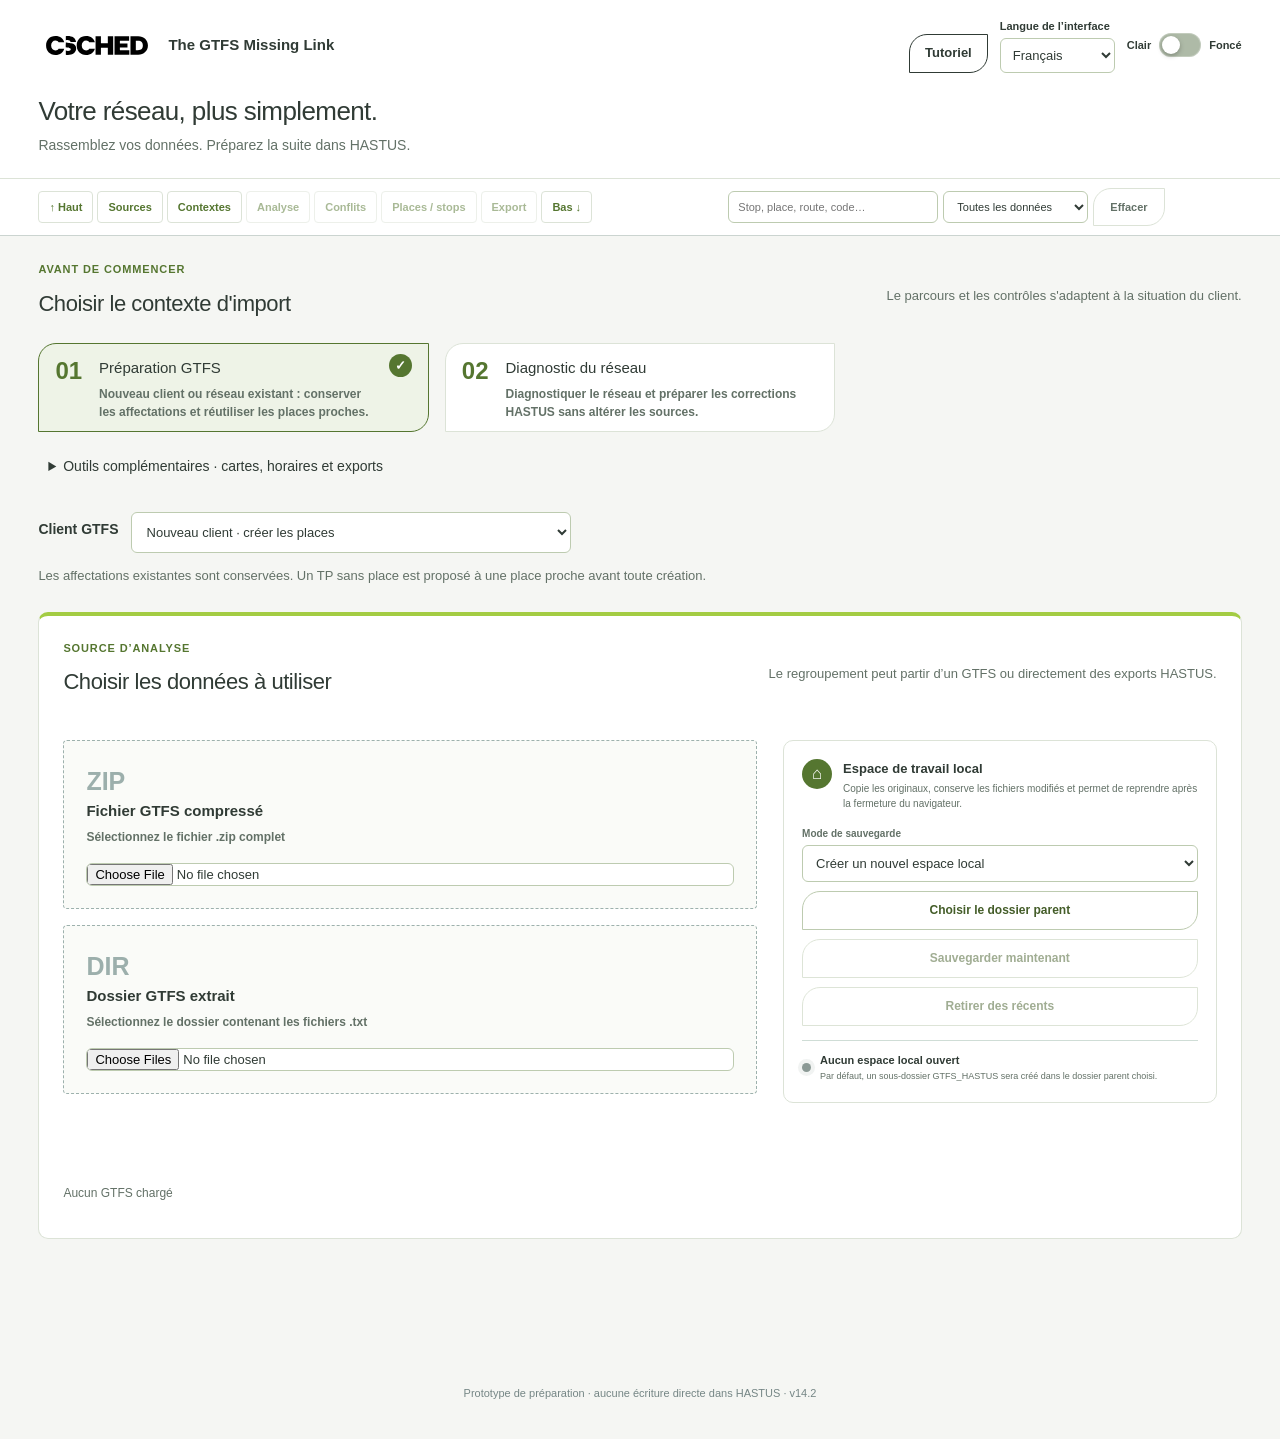
==== index.html @ c4047531 "Update v14.2 source layout and automatic matching selection" ====
<!doctype html>
<html lang="fr">
<head>
  <meta charset="utf-8">
  <meta name="application-version" content="14.2">
  <meta name="viewport" content="width=device-width, initial-scale=1">
  <title>The GTFS Missing Link</title>
  <link rel="stylesheet" href="styles.css?v=14.2-r2">
  <link rel="stylesheet" href="clean-theme.css?v=14.2-r2">
  <link rel="stylesheet" href="place-code-layout.css?v=14.2">
  <link rel="stylesheet" href="service-import-plan.css?v=14.2">
  <link rel="stylesheet" href="tutorial.css?v=14.2">
  <link rel="stylesheet" href="assignment-diagnostics.css?v=14.2">
</head>
<body class="clean-theme">
  <aside id="local-file-warning" class="local-file-warning hidden" role="alert">
    <strong>Ouverture directe détectée : les cartes OpenStreetMap peuvent être refusées.</strong>
    <span>Sous Windows, fermez cette page puis lancez <code>launch_windows.bat</code>. L’application doit s’ouvrir sur une adresse commençant par <code>http://127.0.0.1:</code>, et non par <code>file:///</code>.</span>
  </aside>
  <header class="hero">
    <div class="hero-top"><div class="brand"><img class="brand-logo" src="assets/csched-logo.svg" alt="CSched"><span data-no-translate>The GTFS Missing Link</span></div><div class="app-preferences"><button id="open-tutorial" type="button" data-no-translate aria-haspopup="dialog" aria-controls="tutorial-dialog">Tutoriel</button><label>Langue de l’interface<select id="app-language"><option value="fr">Français</option><option value="en">English</option></select></label><label class="theme-switch"><span>Clair</span><input id="app-theme" type="checkbox" role="switch" value="clean" aria-label="Mode sombre"><span class="switch-track" aria-hidden="true"></span><span>Foncé</span></label></div></div>
    <div class="clean-copy"><h1>Votre réseau, plus simplement.</h1><p>Rassemblez vos données. Préparez la suite dans HASTUS.</p></div>
    <div class="hero-copy">
      <p class="eyebrow">PASSERELLE DE DONNÉES</p>
      <h1>Rattacher les points horaires<br>sans multiplier les places.</h1>
      <p class="lede">Analyse locale d'un flux GTFS, rapprochement géographique et export contrôlé.</p>
    </div>
  </header>

  <nav id="navigation-dock" class="navigation-dock" aria-label="Navigation rapide et recherche">
    <div class="navigation-jumps">
      <button type="button" data-nav-target="top">↑ Haut</button>
      <button type="button" data-nav-target="feed-section">Sources</button>
      <button type="button" data-nav-target="mode-section">Contextes</button>
      <button type="button" data-nav-target="mapping-section">Analyse</button>
      <button type="button" data-nav-target="radius-conflict-summary">Conflits</button>
      <button type="button" data-nav-target="decision-list">Places / stops</button>
      <button type="button" data-nav-target="export-bar">Export</button>
      <button type="button" data-nav-target="bottom">Bas ↓</button>
    </div>
    <div class="global-search">
      <label for="global-search-input">Rechercher</label>
      <input id="global-search-input" type="search" placeholder="Stop, place, route, code…" autocomplete="off">
      <select id="global-search-scope" aria-label="Filtrer le type de données"><option value="all">Toutes les données</option><option value="stops">Stops</option><option value="places">Places</option><option value="conflicts">Conflits</option><option value="routes">Routes</option></select>
      <button id="global-search-clear" type="button" aria-label="Effacer la recherche">Effacer</button>
      <output id="global-search-count" aria-live="polite"></output>
    </div>
  </nav>

  <main>
    <section id="mode-section" class="mode-section">
      <div class="section-heading">
        <div><p class="eyebrow">AVANT DE COMMENCER</p><h2>Choisir le contexte d'import</h2></div>
        <p>Le parcours et les contrôles s'adaptent à la situation du client.</p>
      </div>
      <div class="mode-grid">
        <button class="mode-card active" data-mode="geographic" aria-pressed="true">
          <span class="mode-number">01</span><span><strong>Préparation GTFS</strong><small>Nouveau client ou réseau existant : conserver les affectations et réutiliser les places proches.</small></span><span class="mode-check">✓</span>
        </button>
        <button class="mode-card" data-mode="diagnostic" aria-pressed="false"><span class="mode-number">02</span><span><strong>Diagnostic du réseau</strong><small>Diagnostiquer le réseau et préparer les corrections HASTUS sans altérer les sources.</small></span><span class="mode-check">✓</span></button>
      </div><details class="workflow-tools"><summary>Outils complémentaires · cartes, horaires et exports</summary><div class="mode-grid">
        <button class="mode-card" data-mode="network" aria-pressed="false">
          <span class="mode-number">02</span><span><strong>Cartes des routes et timetables</strong><small>Cartes et horaires du GTFS ou du dossier working, deux directions et exports.</small></span><span class="mode-check">✓</span>
        </button>
        <button class="mode-card" data-mode="timetables" aria-pressed="false">
          <span class="mode-number">03</span><span><strong>Comparaison des horaires</strong><small>Comparer les volumes quotidiens et produire des timetables de variations.</small></span><span class="mode-check">✓</span>
        </button>
        <button class="mode-card" data-mode="scheduling" aria-pressed="false">
          <span class="mode-number">04</span><span><strong>Scheduling units</strong><small>Préparer les unités et le script d’import HASTUS à partir des routes.</small></span><span class="mode-check">✓</span>
        </button>
        <button class="mode-card" data-mode="reports" aria-pressed="false">
          <span class="mode-number">05</span><span><strong>Rapports et exports</strong><small>Diagnostic HASTUS, validation client, PDF, HTML et fichiers de sortie.</small></span><span class="mode-check">✓</span>
        </button>
      </div></details>
      <label id="journey-client-setting">Client GTFS<select id="journey-client"><option value="new">Nouveau client · créer les places</option><option value="existing">Client existant · réutiliser le mapping HASTUS</option></select></label>
      <p id="journey-help">Les affectations existantes sont conservées. Un TP sans place est proposé à une place proche avant toute création.</p>
    </section>
    <section id="feed-section" class="panel feed-section">
      <div class="section-heading">
        <div><p class="eyebrow">SOURCE D’ANALYSE</p><h2 id="feed-title">Choisir les données à utiliser</h2></div>
        <p id="feed-subtitle">Le regroupement peut partir d’un GTFS ou directement des exports HASTUS.</p>
      </div>
      <div id="geographic-source-choice" class="data-source-choice">
        <button type="button" class="data-source-card active" data-source="gtfs" aria-pressed="true"><span>01</span><strong>Utiliser un GTFS</strong><small>ZIP ou dossier extrait. Recommandé pour un nouveau réseau ou les outils GTFS complets.</small></button>
        <button type="button" class="data-source-card" data-source="hastus" aria-pressed="false"><span>02</span><strong>Versions de routes + liste de stops HASTUS</strong><small>Aucun GTFS requis. Les TP viennent des versions et les coordonnées de la liste de stops.</small></button>
      </div>
      <section class="workspace-setup" aria-labelledby="workspace-title">
        <div class="workspace-copy"><span class="workspace-icon">⌂</span><div><strong id="workspace-title">Espace de travail local</strong><small>Copie les originaux, conserve les fichiers modifiés et permet de reprendre après la fermeture du navigateur.</small></div></div>
        <div class="workspace-controls">
          <label><span>Mode de sauvegarde</span><select id="workspace-choice"><option value="new">Créer un nouvel espace local</option><option value="open">Ouvrir un dossier de travail existant</option><option value="browser">Sauvegarde dans ce navigateur uniquement</option></select></label>
          <button id="workspace-open" type="button" class="secondary">Choisir le dossier parent</button>
          <button id="workspace-save" type="button" class="secondary" disabled>Sauvegarder maintenant</button>
          <button id="workspace-forget" type="button" class="secondary" disabled>Retirer des récents</button>
        </div>
        <div id="workspace-status" class="workspace-status"><span class="save-dot"></span><div><strong>Aucun espace local ouvert</strong><small>Par défaut, un sous-dossier GTFS_HASTUS sera créé dans le dossier parent choisi.</small></div></div>
      </section>
      <div id="gtfs-source-inputs" class="feed-upload-grid">
        <label class="dropzone"><span class="file-no">ZIP</span><strong>Fichier GTFS compressé</strong><small>Sélectionnez le fichier .zip complet</small><input id="gtfs-zip" type="file" accept=".zip"></label>
        <label class="dropzone"><span class="file-no">DIR</span><strong>Dossier GTFS extrait</strong><small>Sélectionnez le dossier contenant les fichiers .txt</small><input id="gtfs-folder" type="file" multiple webkitdirectory directory accept=".txt"></label>
      </div>
      <div id="hastus-feed-slot" class="hidden"></div>
      <div id="mapping-feed-slot" style="grid-column:1/-1">
      <details id="column-mapping-details" class="compact-disclosure place-naming-setting hidden">
      <summary><span id="column-mapping-label" data-no-translate>Correspondance des colonnes</span></summary>
      <div class="section-heading">
        <div><p id="mapping-eyebrow" class="eyebrow">CORRESPONDANCE</p><h2 id="mapping-title">Colonnes HASTUS</h2></div>
        <p id="mapping-subtitle">Vérifiez les colonnes détectées automatiquement.</p>
      </div>
      <div id="mapping-grid" class="mapping-grid"></div>
      </details>
      </div>
      <div id="optional-feed-slot" class="hidden"></div>
      <div id="gtfs-source-status"><div id="gtfs-status" class="status-line">Aucun GTFS chargé</div><div id="gtfs-files" class="file-chips"></div></div>
    </section>


    <section id="network-module" class="panel hidden" aria-labelledby="network-module-title">
      <div class="section-heading"><div><p class="eyebrow">WORKFLOW 02</p><h2 id="network-module-title">Cartes des routes et timetables</h2></div><p>Consultation du GTFS chargé, séparée de la validation des places. Deux directions côte à côte, filtres calendrier et exports Excel / PDF.</p></div>
      <div class="place-report-options">
        <label><span>Données des arrêts</span><select id="network-stop-source"><option value="gtfs">GTFS chargé</option><option value="working" id="network-working-option" disabled>working/stops.txt · places affectées</option></select><small id="working-timetable-detail">Disponible dès qu’un parent_station est enregistré dans working/stops.txt.</small></label>
        <label><span>Langue du rapport</span><select id="network-language"><option value="auto" selected>Langue de l’interface</option><option value="fr">Français</option><option value="en">English</option></select></label>
        <label><span>Thème</span><select id="network-theme"><option value="clean">Épuré compact</option></select></label>
        <label><span>Cartes</span><select id="network-map-mode"><option value="offline">Fixes et disponibles hors ligne</option><option value="online" selected>Connexion Internet</option></select></label>
      </div>
      <p>Requis : stops.txt, stop_times.txt, routes.txt et trips.txt. Un calendrier est nécessaire pour les horaires ; shapes.txt est facultatif pour les cartes. Aucune génération de places n’est requise.</p>
      <div class="place-report-actions"><button id="open-network-module" type="button" class="primary">Ouvrir le module</button><button id="download-network-report" type="button" class="secondary">Télécharger le HTML</button><span id="network-module-status" role="status"></span></div>
    </section>


    <section id="source-section" class="panel hidden">
      <div class="section-heading">
        <div><p class="eyebrow">DONNÉES HASTUS</p><h2 id="hastus-source-title">Liste de stops et places</h2></div>
        <p>Les données restent sur cet ordinateur.</p>
      </div>
      <div id="source-back-row" class="source-back-row"><button id="back-to-new-client" type="button" class="secondary">← Revenir à « Nouveau client »</button><small>Vous pourrez sélectionner de nouveau « Client existant » plus tard.</small></div>
      <div id="upload-grid" class="upload-grid">
        <label class="dropzone gtfs-part hidden"><span class="file-no">01</span><strong>GTFS · stops.txt</strong><small>Référentiel des arrêts et coordonnées</small><input id="stops-file" type="file" accept=".txt,.csv"></label>
        <label class="dropzone gtfs-part hidden"><span class="file-no">02</span><strong>GTFS · stop_times.txt</strong><small>Passages et indicateur timepoint</small><input id="times-file" type="file" accept=".txt,.csv"></label>
        <span id="hastus-upload-home" hidden></span>
        <div id="hastus-upload" class="dropzone"><span class="file-no hastus-network-label">HASTUS NETWORK</span><label for="hastus-file"><strong>Export HASTUS · CSV ou Excel</strong></label><small>Stops, places et coordonnées</small><input id="hastus-file" type="file" accept=".txt,.csv,.xlsx"><a id="hastus-extract-download" class="secondary" href="assets/GTFS_Tool_Stops.id" download="GTFS_Tool_Stops.id" aria-label="Télécharger le script HASTUS" title="Télécharger le script HASTUS"><svg width="20" height="20" viewBox="0 0 24 24" fill="none" stroke="currentColor" stroke-width="1.8" aria-hidden="true"><path d="M12 3v12m-5-5 5 5 5-5M5 16v5h14v-5"/></svg></a><small id="hastus-extract-help">Si besoin, utilisez ce script dans HASTUS pour extraire automatiquement les données des stops, leurs places de rattachement, références et localisations.</small></div>
        <span id="optional-hastus-home" hidden></span>
        <details id="optional-hastus-imports" class="place-naming-setting optional-data-disclosure" style="grid-column:1/-1"><summary id="optional-hastus-title">Données facultatives · versions de routes et matrice deadhead</summary><p id="optional-hastus-help">À charger uniquement pour utiliser les timing points HASTUS ou filtrer les places selon leurs liaisons deadhead.</p><div class="upload-grid">
        <label id="variants-upload" class="dropzone"><strong>Versions de routes HASTUS · Excel ou CSV</strong><small>Stop, TP, Position, route et variante</small><input id="variants-file" type="file" accept=".txt,.csv,.xlsx"></label>
        <div id="deadhead-upload" class="dropzone"><label for="deadhead-file"><strong>Matrice deadhead / HLP · facultative</strong><small>Export texte HASTUS linkdt · origines et destinations</small></label><input id="deadhead-file" type="file" accept=".txt,.csv"><small id="deadhead-status" role="status" data-no-translate></small><button id="deadhead-remove" type="button" hidden>Retirer la matrice</button></div>
        </div></details>
        <label id="routes-upload" class="dropzone gtfs-part hidden"><span class="file-no">03</span><strong>GTFS · routes.txt</strong><small>Identifiants, noms et couleurs des routes</small><input id="routes-file" type="file" accept=".txt,.csv"></label>
        <label id="trips-upload" class="dropzone gtfs-part hidden"><span class="file-no">04</span><strong>GTFS · trips.txt</strong><small>Lien entre routes, voyages et shapes</small><input id="trips-file" type="file" accept=".txt,.csv"></label>
        <label id="shapes-upload" class="dropzone gtfs-part hidden"><span class="file-no">05</span><strong>GTFS · shapes.txt</strong><small>Géométrie des tracés de routes</small><input id="shapes-file" type="file" accept=".txt,.csv"></label>
      </div>
      <div id="file-status" class="status-line">0 fichier sur 3 chargé</div>
    </section>

    <section id="mapping-section" class="panel hidden">

      <label id="smart-radius-setting" class="smart-toggle hidden"><input id="smart-radius" type="checkbox" role="switch"><span class="switch-track" aria-hidden="true"></span><span><strong>Rayon intelligent</strong><small id="smart-radius-detail">Adapte chaque rayon à la densité des timing points et aux voyages du GTFS.</small></span></label>
      <details id="stop-id-renumber-setting" class="stop-id-renumber-setting hidden" aria-labelledby="stop-management-title">
        <summary><strong id="stop-management-title">Gestion des stops</strong></summary>
        <div class="stop-management-heading"><small>Options appliquées aux exports ; les données sources restent intactes.</small></div>
        <label class="stop-id-renumber-toggle"><input id="renumber-stop-ids" type="checkbox"><span><strong id="stop-id-renumber-title">Renuméroter les stop_id techniques</strong><small id="stop-id-renumber-detail">Option désactivée par défaut : tous les stop_id sont conservés. Si elle est activée, seuls les UUID et remix_UUID sont remplacés.</small></span></label>
        <label class="stop-id-renumber-start"><span>Premier numéro</span><input id="renumber-stop-id-start" type="number" min="1" max="999999" step="1" value="100001" inputmode="numeric"></label>
        <label class="stop-id-option"><input id="pad-stop-ids" type="checkbox"><span>Ajouter des zéros en tête aux Stop ID numériques</span></label>
        <label class="stop-id-value"><span>Longueur cible (vide = automatique)</span><input id="pad-stop-id-width" type="number" min="1" max="1000" step="1" inputmode="numeric" placeholder="Auto"></label>
        <small id="stop-id-padding-detail" data-no-translate></small>
        <label class="stop-id-option"><input id="prefix-stop-ids" type="checkbox"><span>Préfixer les Stop ID avec une lettre</span></label>
        <label class="stop-id-value"><span>Lettre du préfixe</span><input id="stop-id-prefix" type="text" maxlength="1" pattern="[A-Za-z]" placeholder="A" autocomplete="off" spellcheck="false" disabled></label>
        <small class="stop-id-help">Le préfixe s’applique à tous les Stop ID, numériques ou alphanumériques, après la renumérotation et les zéros en tête. Exemple : 12 → 0012 → A0012. Les références entre fichiers suivent ces changements.</small>
      </details>
      <label id="review-existing-setting" class="smart-toggle hidden"><input id="review-existing-places" type="checkbox" role="switch"><span class="switch-track" aria-hidden="true"></span><span><strong>Réévaluer les places déjà affectées</strong><small>Conserve la place HASTUS actuelle par défaut, mais propose les autres places dont le centre se trouve dans le rayon choisi.</small></span></label>
      <details id="place-naming-setting" class="place-naming-setting" aria-labelledby="place-naming-title">
        <summary><strong id="place-naming-title">Création des codes de place</strong></summary>
        <div><small>Les codes générés utilisent jusqu’à 6 ou 8 caractères. Le complément par des zéros est facultatif ; désactivez-le pour conserver les codes courts. Les codes existants ne sont pas modifiés et la saisie manuelle peut rester plus courte. Les codes dépassant la longueur choisie doivent être corrigés avant l’export.</small></div>
        <div><small>« St » en début de nom est conservé pour Saint. Les lieux reconnus gardent leur type dans la description et un suffixe dans le code : station/gare STN, terminal/terminus TER, hub/pôle HUB, échangeur ECH, centre de transit CTR. Ces règles s’appliquent aux nouvelles propositions, sans renommer les places existantes.</small></div>
        <label><span>Longueur des codes générés</span><select id="place-code-max-length"><option value="6">6 caractères</option><option value="8" selected>8 caractères</option></select></label>
        <label><input id="pad-place-codes" type="checkbox"><span>Compléter les codes courts avec des zéros jusqu’à la longueur choisie</span></label>
        <label><span>Casse des codes proposés</span><select id="place-code-case"><option value="upper" selected>Tout en majuscules</option><option value="lower">Tout en minuscules</option></select></label>
        <label class="place-catalog-toggle"><input id="use-canada-post-abbreviations" type="checkbox" checked><span><strong>Utiliser les abréviations de Postes Canada</strong><small>Applique les abréviations officielles de types de rue et de points cardinaux avant de proposer un code. <a href="https://www.canadapost-postescanada.ca/scp/fr/soutien/sujet/directives-adressage/symboles-et-abreviations.page" target="_blank" rel="noopener">Consulter le catalogue</a></small></span></label>
      </details>
      <details id="grouping-settings" class="place-naming-setting grouping-settings" open>
        <summary id="grouping-settings-title" data-no-translate>Paramètres de regroupement</summary>
      <div class="settings-row compact-analysis-settings">
        <div class="analysis-source-row">
        <label id="geographic-client-setting" style="display:none" class="select-label hidden"><span>Type de regroupement</span><select id="geographic-client-type"><option value="new">Nouveau client · partir de zéro</option><option value="existing">Client existant dans HASTUS</option></select></label>
        <label id="timing-source-setting" class="select-label hidden"><span>Source des timing points</span><select id="timing-point-source"><option value="gtfs">GTFS · stop_times.txt</option><option value="variants">HASTUS · versions de routes</option></select><small id="timing-source-detail">Chargez l’export de versions pour activer cette source.</small></label>
        <div id="association-setting" class="select-label"><span>Clé d'association GTFS → HASTUS</span><select id="association-key" hidden aria-hidden="true" tabindex="-1"><option value="stop_id">stop_id</option><option value="stop_code">stop_code</option></select><label class="association-checkbox" for="association-code-toggle"><input id="association-code-toggle" type="checkbox"><span data-fr="Utiliser stop_code plutôt que stop_id" data-en="Use stop_code instead of stop_id">Utiliser stop_code plutôt que stop_id</span></label><small id="association-detection" data-no-translate></small></div>
        </div>
        <div class="analysis-radius-row">
        <div id="radius-setting" class="range-label"><label for="radius">Rayon de recherche</label><output id="radius-output">200 m</output><input id="radius" type="range" min="0" max="1000" step="1" value="200"><label for="radius-number">Saisie en mètres (0–1000)</label><input id="radius-number" type="number" min="0" max="1000" step="1" value="200" inputmode="numeric"></div>
        <div id="stop-place-distance-setting" class="range-label hidden"><label for="stop-place-distance">Seuil d’alerte stop–place</label><output id="stop-place-distance-output">500 m</output><input id="stop-place-distance" type="range" min="0" max="1000" step="1" value="500"><label for="stop-place-distance-number">Saisie en mètres (0–1000)</label><input id="stop-place-distance-number" type="number" min="0" max="1000" step="1" value="500" inputmode="numeric"></div>
        <div id="reference-distance-setting" class="range-label hidden"><label for="reference-distance">Seuil d’alerte des références</label><output id="reference-distance-output">500 m</output><input id="reference-distance" type="range" min="0" max="1000" step="1" value="500"><label for="reference-distance-number">Saisie en mètres (0–1000)</label><input id="reference-distance-number" type="number" min="0" max="1000" step="1" value="500" inputmode="numeric"></div>
        </div>
        <div class="analysis-filter-row">
        <label id="diagnostic-endpoints-setting" class="check-label hidden"><input id="diagnostic-endpoints-only" type="checkbox">Places utilisées en début/fin de voyage uniquement</label>
        <label id="diagnostic-deadhead-setting" class="check-label hidden"><input id="diagnostic-deadhead-only" type="checkbox" disabled>Places avec un lien deadhead direct uniquement</label>
        <label id="blank-setting" class="check-label"><input id="blank-timepoints" type="checkbox"><span>Considérer un <code>timepoint</code> vide comme point horaire</span></label>
        </div>
        <label id="map-display-setting" class="select-label hidden"><span>Affichage des routes</span><select id="map-display"><option value="individual">Une carte par route</option><option value="combined" selected>Toutes les routes sur une carte</option><option value="both">Carte réseau et cartes séparées</option></select></label>
        <label id="map-labels-setting" class="select-label hidden"><span>Libellé général des points horaires</span><select id="map-label-mode"><option value="description">Description du stop</option><option value="stop_code" selected>stop_code</option><option value="stop_id">stop_id</option><option value="none">Aucun libellé</option></select></label>
        <div id="timepoint-fallback" class="fallback-note hidden"><strong>Colonne timepoint absente</strong><span>Les passages dont l'heure se termine par <code>:00</code> seront utilisés.</span></div>
        <button id="analyze" class="primary">Analyser les points horaires <span>→</span></button>
      </div>
      </details>
    </section>

    <section id="results-section" class="hidden">
      <div class="summary-grid" id="summary-grid"></div>
      <div class="toolbar">
        <div><p class="eyebrow">ÉTAPE 03</p><h2 id="results-title">Décisions d'affectation</h2></div>
        <div id="filters" class="filters"><button class="filter active" data-filter="all">Tous</button><button class="filter" data-filter="review">À décider</button><button class="filter" data-filter="assigned">Affectés</button></div>
      </div>
      <div id="description-validation" data-no-translate></div>
      <div id="notices"></div>
      <div id="decision-list" class="decision-list"></div>
      <button id="go-to-reports" type="button" class="secondary">Ouvrir les rapports et exports →</button>
    </section>
    <section id="reports-workflow" class="panel hidden" aria-labelledby="reports-workflow-title">
      <div class="section-heading"><div><p class="eyebrow">WORKFLOW 05</p><h2 id="reports-workflow-title">Rapports et exports</h2></div><p>Les rapports utilisent la dernière analyse géographique et ses décisions conservées.</p></div>
      <p id="reports-workflow-empty" class="notice">Lancez d’abord une analyse dans le workflow Regroupement géographique pour préparer les rapports.</p>
      <button id="reports-back-analysis" type="button" class="secondary">Revenir au regroupement géographique</button>
      <section id="place-report-panel" class="place-report-panel hidden" aria-labelledby="place-report-title">
        <div class="place-report-copy"><p class="eyebrow">RAPPORT DE VALIDATION</p><h3 id="place-report-title">Une place par page, prête à valider avec le client</h3><small>Une synthèse classe d’abord les places par besoin de décision. Chaque fiche présente ensuite le nom, le code, les stops associés, les stops en dehors du périmètre et une carte OpenStreetMap.</small></div>
        <div class="place-report-options">
          <label><span>Langue du rapport</span><select id="place-report-language"><option value="auto" selected>Langue de l’interface</option><option value="fr">Français</option><option value="en">English</option></select></label>
          <label><span>Thème du rapport HTML</span><select id="place-report-html-theme"><option value="clean" selected>Épuré compact</option></select><small>Le thème choisi est intégré au fichier HTML et conservé dans le rapport corrigé.</small></label>
          <label><span>Disposition</span><select id="place-report-orientation"><option value="portrait">Portrait</option><option value="landscape" selected>Paysage</option></select></label>
          <label><span>Cartes du rapport HTML</span><select id="place-report-html-map-mode"><option value="offline">Fixes et disponibles hors ligne</option><option value="online" selected>Cadrage fixe avec connexion Internet</option></select><small>Zoom et déplacement désactivés dans les deux modes. Le mode hors ligne intègre un fond vectoriel OSM dans le fichier lors de sa génération.</small></label>
          <label class="place-report-nearby"><input id="place-report-nearby" type="checkbox" checked><span>Inclure les stops proches hors périmètre</span></label>
          <label class="client-logo-picker"><span><input id="place-report-hide-file-exports" type="checkbox" checked> Simplifier le retour client : masquer stops.txt et stop_times.txt séparés</span><small>Le client conserve la sauvegarde HTML et peut télécharger un paquet ZIP contenant le rapport corrigé, le compte rendu avant/après et le GTFS complet. Le GTFS complet doit avoir été chargé dans l’Assistant.</small></label>
          <label><span>Marge hors rayon</span><select id="place-report-margin"><option value="100">100 m</option><option value="150" selected>150 m</option><option value="250">250 m</option><option value="500">500 m</option></select></label>
          <label class="client-logo-picker"><span>Logo du client (facultatif)</span><input id="client-logo-file" type="file" accept="image/png,image/jpeg,image/webp"><small>PNG, JPEG ou WebP, 3 Mo maximum. Il remplace l’identité trouvée dans agency.txt.</small></label>
        </div>
        <p id="existing-report-note" class="hidden">Client existant : le diagnostic HTML présente les références suspectes et toutes les places classées par type de validation, avec recherche et cartes. Les corrections HASTUS sont exportées séparément, avec un journal avant/après ; le rapport GTFS de validation des places reste disponible séparément. Les options de langue, de thème et de cartes ci-dessus s’appliquent aux deux rapports.</p>
        <div class="place-report-actions"><div id="client-brand-status" class="client-brand-status"></div><button id="clear-client-logo" type="button" class="secondary hidden">Utiliser agency.txt</button><button id="download-existing-html" type="button" class="primary hidden">Rapport HTML · Diagnostic HASTUS</button><button id="download-place-html" type="button" class="secondary">Télécharger le rapport HTML</button><button id="print-place-report" type="button" class="primary">Ouvrir le rapport PDF</button></div>
      </section>
      <div id="export-bar" class="export-bar">
        <div><strong id="export-title">Prêt à exporter</strong><small id="export-detail"></small></div>
        <div class="export-actions"><label class="report-type-label"><span>Contenu du rapport PDF</span><select id="report-type"><option value="all">Tous les stops</option><option value="assigned">Sans intervention</option><option value="review">À évaluer</option></select></label><button id="print-client-report" class="secondary">Ouvrir le rapport PDF</button><button id="print-reference-report" class="secondary hidden">Rapport PDF · références suspectes</button><button id="download-collisions" class="secondary hidden">Correspondance des ID</button><button id="download-report" class="secondary">Places par stop</button><button id="download-by-place" class="secondary">Stops par place</button><button id="download-grouping-candidates" class="secondary hidden">Regroupements suggérés</button><button id="download-reference-anomalies" class="secondary hidden">Références éloignées</button><button id="download-unused" class="secondary">Places sans timing point</button><button id="download-places" class="secondary">Places à créer</button><button id="download-times" class="primary">Télécharger GTFS prêt à importer</button><button id="download-gtfs" class="primary">Télécharger stops_enrichi.txt</button></div>
      </div>
    </section>
    <section id="scheduling-unit-module" class="panel hidden" aria-labelledby="scu-title">
      <div class="section-heading"><div><p class="eyebrow">WORKFLOW 04</p><h2 id="scu-title">Scheduling units</h2></div><p>Une unité par route, type timetable 1100, avec le script d’import CSched.</p></div>
      <div class="place-report-options">
        <label><span>Source des routes</span><select id="scu-source"><option value="gtfs">GTFS chargé</option><option value="file">routes.txt séparé</option></select></label>
        <label><span>Charger uniquement routes.txt</span><input id="scu-routes-file" type="file" accept=".txt"></label>
        <label><span>Identifiant de route dans HASTUS</span><select id="scu-route-key"><option value="route_id">route_id</option><option value="route_short_name">route_short_name</option></select></label>
        <label><span>Description de l’unité</span><select id="scu-description"><option value="route">Route + identifiant</option><option value="long">route_long_name (sinon Route + identifiant)</option></select></label>
      </div>
      <p>La clé choisie alimente scu_identifier et scu_route_ids. Les doublons ou identifiants vides bloquent l’export. Le ZIP conserve les fichiers GTFS sources sans appliquer les corrections de places ; avec un routes.txt séparé, il ne contient que routes.txt et les fichiers d’import.</p>
      <pre id="scu-preview" data-no-translate></pre><p id="scu-status" role="status"></p>
      <div class="place-report-actions"><button id="scu-save" type="button" class="secondary" disabled>Enregistrer dans un dossier GTFS…</button><button id="scu-download" type="button" class="primary" disabled>Télécharger le ZIP avec les imports</button></div>
    </section>
  </main>
  <footer>Prototype de préparation · aucune écriture directe dans HASTUS <span data-no-translate>· v14.2</span></footer>
  <script src="report-package.js?v=14.2"></script>
  <script src="report-payload.js?v=14.2"></script>
  <script src="report-network.js?v=14.2-r3"></script>
  <script src="report-timetable-export.js?v=14.2"></script>
  <script src="report-network-document.js?v=14.2"></script>
  <script src="report-editor.js?v=14.2"></script>
  <script src="app-translations.js?v=14.2-r1"></script>
  <script src="app-shell.js?v=14.2"></script>
  <script src="workspace-storage.js?v=14.2"></script>
  <script src="map-tools.js?v=14.2"></script>
  <script src="hastus-corrections.js?v=14.2"></script>
  <script src="report-existing.js?v=14.2"></script>
  <script src="assignment-diagnostics.js?v=14.2"></script>
  <script src="scheduling-units.js?v=14.2"></script>
  <script src="service-import-plan.js?v=14.2"></script>
  <script src="working-timetable.js?v=14.2-r4"></script>
  <script src="day-route-summary.js?v=14.2"></script>
  <script src="stop-description-check.js"></script>
  <script src="app.js?v=14.2-r3"></script>
  <dialog id="tutorial-dialog" aria-labelledby="tutorial-title" data-no-translate></dialog>
  <script src="tutorial.js?v=14.2"></script>
  <script>initAppShell();initSchedulingUnits();initTutorial();</script>
</body>
</html>
---- styles.css ----
:root{--ink:#102a2d;--muted:#627477;--paper:#f4f1e8;--white:#fff;--teal:#006d67;--teal2:#0e8c83;--lime:#c7e34c;--line:#d8ddd7;--warn:#f3a712;--shadow:0 12px 34px rgba(24,52,50,.09)}
.local-file-warning{position:relative;z-index:200;display:grid;gap:4px;padding:13px max(3vw,22px);border-bottom:2px solid #b33d2e;background:#fff0ed;color:#71281f;font-size:11px;line-height:1.45}.local-file-warning strong{font-size:12px}.local-file-warning code{padding:1px 4px;background:#fff;color:#8a3024;font-weight:800}
.radius-conflict-summary .radius-conflict-item{overflow:hidden;border:2px solid var(--assigned-color);background:var(--assigned-bg);transition:.2s}.radius-conflict-summary .radius-conflict-item .radius-conflict-link{border:0;border-bottom:1px solid var(--assigned-color);background:transparent}.radius-conflict-map{margin:10px;background:#fff;border:1px solid rgba(16,42,45,.2)}.radius-conflict-map svg{display:block;width:100%;height:auto;max-height:310px}.conflict-place-area text,.conflict-map-stop text{font-size:10px;font-weight:850;paint-order:stroke;stroke:#fff;stroke-width:4px;stroke-linejoin:round;fill:var(--ink)}.conflict-map-stop circle:first-of-type{fill:#fff;stroke:#102a2d;stroke-width:4}.conflict-map-stop circle:nth-of-type(2){fill:#c23b75}.conflict-osm-credit{font-size:8px;fill:#315b70}.radius-conflict-map-legend{display:flex;flex-wrap:wrap;gap:7px;padding:9px;background:#fff;font-size:9px}.radius-conflict-map-legend span{display:flex;align-items:center;gap:4px}.radius-conflict-map-legend i{width:12px;height:12px;border:1px solid rgba(16,42,45,.25);border-radius:50%;opacity:.7}
.radius-conflict-choice-row{display:grid;grid-template-columns:minmax(0,1fr) 270px;border-bottom:1px solid var(--assigned-color)}.radius-conflict-summary .radius-conflict-choice-row .radius-conflict-link{border-bottom:0}.radius-conflict-select{align-self:center;padding:10px 12px;border-left:1px solid var(--assigned-color);color:var(--muted);font-size:10px;font-weight:800}.radius-conflict-select select{margin-top:4px;padding:9px;border-color:var(--assigned-color);background:#fff;font-size:10px}@media(max-width:780px){.radius-conflict-choice-row{grid-template-columns:1fr}.radius-conflict-select{border-top:1px solid var(--assigned-color);border-left:0}}
.source-back-row{display:flex;align-items:center;gap:14px;flex-wrap:wrap;margin:-6px 0 20px}.source-back-row small{color:var(--muted)}
.mini-stop-nearby>circle:first-of-type{fill:#3274a1;stroke:#fff;stroke-width:3;vector-effect:non-scaling-stroke}.mini-stop-nearby-core{fill:#0d3855}.mini-stop-nearby text{font-size:11px;font-weight:800;paint-order:stroke;stroke:#fff;stroke-width:4px;stroke-linejoin:round;fill:#0d3855}.legend-nearby-stop{background:#3274a1;border:2px solid #fff}
.mini-stop-conflict>circle:first-of-type{fill:#c23b75;stroke:#fff;stroke-width:3;vector-effect:non-scaling-stroke}.mini-stop-conflict text{font-size:11px;font-weight:850;paint-order:stroke;stroke:#fff;stroke-width:4px;stroke-linejoin:round;fill:#8f2453}.legend-conflict-stop{background:#c23b75;border:2px solid #fff}.group-radius-conflicts{display:grid;gap:8px;margin:-5px 0 16px;padding:13px 15px;border-left:3px solid var(--teal);background:#f2f8f5}.group-radius-conflicts.danger{border-color:#c23b75;background:#fff0f5}.group-radius-conflicts>div:first-child small,.group-radius-conflicts.clear small{display:block;margin-top:3px;color:var(--muted);font-size:10px}.radius-conflict-stop{display:flex;justify-content:space-between;align-items:center;gap:14px;padding:9px 10px;background:#fff;border:1px solid #e2b2c7}.radius-conflict-stop>div{display:grid;grid-template-columns:auto 1fr;gap:3px 8px;align-items:center}.radius-conflict-stop code{color:#9b2459;font-weight:800}.radius-conflict-stop small{grid-column:1/-1;color:var(--muted)}.radius-conflict-stop button{white-space:nowrap}@media(max-width:650px){.radius-conflict-stop{align-items:stretch;flex-direction:column}.radius-conflict-stop button{width:100%}}
.radius-conflict-summary{margin:14px 0;padding:17px;border:1px solid #df9fba;background:#fff0f5}.radius-conflict-summary>div:first-child{display:flex;align-items:flex-start;gap:11px}.radius-conflict-summary>div:first-child small{display:block;margin-top:3px;color:var(--muted)}.radius-conflict-list{display:grid;gap:7px;margin-top:13px}.radius-conflict-link{display:grid;grid-template-columns:minmax(180px,.8fr) 1.5fr auto;align-items:center;gap:12px;width:100%;padding:10px 12px;border:1px solid #e2b2c7;background:#fff;color:var(--ink);text-align:left}.radius-conflict-link:hover{border-color:#c23b75;background:#fff8fb}.radius-conflict-link span{display:flex;align-items:center;gap:8px}.radius-conflict-link code{color:#9b2459;font-weight:850}.radius-conflict-link small{color:var(--muted)}.radius-conflict-link i{color:#9b2459;font-size:10px;font-style:normal;font-weight:800}.group-card.conflict-focus{outline:4px solid #c23b75;outline-offset:4px;box-shadow:0 0 0 9px rgba(194,59,117,.15),var(--shadow);transition:.2s}@media(max-width:750px){.radius-conflict-link{grid-template-columns:1fr}.radius-conflict-link i{justify-self:start}}
.radius-conflict-summary-head{display:grid!important;grid-template-columns:auto minmax(220px,1fr) auto;align-items:start!important}.radius-conflict-summary-head>button{white-space:nowrap}.combined-conflict-map{margin-top:15px;border:1px solid #b97b96;background:#fff}.combined-conflict-map-copy{display:flex;align-items:flex-start;justify-content:space-between;gap:14px;padding:13px 15px;border-bottom:1px solid #d9b0c1;background:#fff8fb}.combined-conflict-map-copy>div{display:grid;gap:4px}.combined-conflict-map-copy small{color:var(--muted);font-size:10px;line-height:1.45}.combined-conflict-map svg{display:block;width:100%;height:auto;max-height:560px}.combined-conflict-place text,.combined-conflict-stop text{font-size:10px;font-weight:850;paint-order:stroke;stroke:#fff;stroke-width:4px;stroke-linejoin:round;fill:var(--ink)}.combined-conflict-groups{display:grid;grid-template-columns:repeat(auto-fit,minmax(260px,1fr));gap:1px;background:#d9b0c1;border-top:1px solid #d9b0c1}.combined-conflict-group{display:grid;gap:9px;padding:12px;border:0;background:#fff;color:var(--ink);text-align:left}.combined-conflict-group:hover,.combined-conflict-group.active{background:#fff0f5;box-shadow:inset 0 0 0 2px #c23b75}.combined-conflict-group>span:first-child{display:flex;justify-content:space-between;gap:10px}.combined-conflict-group>span:last-child{display:flex;flex-wrap:wrap;gap:7px 12px;font-size:9px}.combined-conflict-group small{color:var(--muted);font-size:9px}.combined-conflict-group i{display:flex;align-items:center;gap:4px;font-style:normal}.combined-conflict-group em{width:12px;height:12px;border:1px solid rgba(16,42,45,.25);border-radius:50%;opacity:.7}.conflict-group-assignments{display:grid;gap:7px;padding:14px;border-top:1px solid #d9b0c1;background:#fff8fb}.conflict-group-assignments>div{display:flex;justify-content:space-between;gap:12px}.conflict-group-assignments>div small{color:var(--muted);font-size:9px}.conflict-group-assignments label{display:grid;grid-template-columns:minmax(220px,1fr) minmax(250px,.8fr);align-items:center;gap:12px;padding:9px 11px;border-left:5px solid var(--assigned-color);background:var(--assigned-bg)}.conflict-group-assignments label span{display:flex;align-items:center;gap:9px}.conflict-group-assignments label code{color:var(--assigned-color);font-weight:850}.conflict-group-assignments select{padding:8px;border-color:var(--assigned-color);background:#fff}@media(max-width:750px){.radius-conflict-summary-head{grid-template-columns:auto 1fr}.radius-conflict-summary-head>button{grid-column:1/-1;width:100%}.combined-conflict-map-copy{flex-direction:column}.conflict-group-assignments label{grid-template-columns:1fr}.conflict-group-assignments>div{flex-direction:column}}
*{box-sizing:border-box}body{margin:0;background:var(--paper);color:var(--ink);font-family:Inter,ui-sans-serif,system-ui,-apple-system,BlinkMacSystemFont,"Segoe UI",sans-serif}.hero{background:var(--ink);color:#fff;padding:28px max(5vw,28px) 0;overflow:hidden}.brand{display:flex;align-items:center;gap:11px;font-weight:750;font-size:12px;letter-spacing:.14em}.brand-mark{display:grid;place-items:center;width:29px;height:29px;background:var(--lime);color:var(--ink);border-radius:50%;font-size:17px}.hero-copy{padding:72px 0 58px;position:relative}.hero-copy:after{content:"";position:absolute;width:370px;height:370px;border:1px solid rgba(199,227,76,.32);border-radius:50%;right:-70px;top:-40px;box-shadow:0 0 0 55px rgba(199,227,76,.04),0 0 0 110px rgba(199,227,76,.025)}.eyebrow{font-size:11px;font-weight:800;letter-spacing:.2em;color:var(--teal2);margin:0 0 12px}.hero .eyebrow{color:var(--lime)}h1{font-family:Georgia,serif;font-size:clamp(38px,5vw,70px);font-weight:400;line-height:1.04;margin:0;max-width:850px}.lede{color:#aec0c1;font-size:16px;margin:24px 0 0}.steps{display:flex;gap:38px;border-top:1px solid rgba(255,255,255,.14);font-size:11px;text-transform:uppercase;letter-spacing:.1em;color:#799092}.steps span{padding:17px 0;border-top:2px solid transparent;margin-top:-1px}.steps .active{color:#fff;border-color:var(--lime)}main{max-width:1260px;margin:auto;padding:42px max(3vw,22px) 120px}.panel{background:#fff;border:1px solid var(--line);box-shadow:var(--shadow);padding:32px;margin-bottom:26px}.section-heading,.toolbar{display:flex;justify-content:space-between;align-items:end;gap:20px;margin-bottom:25px}.section-heading h2,.toolbar h2{font-family:Georgia,serif;font-weight:400;font-size:30px;margin:0}.section-heading>p{color:var(--muted);font-size:13px}.upload-grid{display:grid;grid-template-columns:repeat(3,1fr);gap:16px}.dropzone{min-height:175px;border:1px dashed #9db1ad;background:#fafbf8;padding:22px;display:flex;flex-direction:column;cursor:pointer;transition:.2s}.dropzone:hover{border-color:var(--teal);transform:translateY(-2px)}.dropzone.loaded{background:#f3f9e9;border-style:solid;border-color:#98b933}.file-no{font-family:Georgia,serif;color:#9cafac;font-size:25px;margin-bottom:auto}.dropzone strong{font-size:15px;margin-bottom:5px}.dropzone small{color:var(--muted);font-size:12px}.dropzone input{margin-top:17px;font-size:11px;width:100%}.status-line{margin-top:18px;color:var(--muted);font-size:12px}.mapping-grid{display:grid;grid-template-columns:repeat(3,1fr);gap:14px}.mapping-grid label{font-size:12px;color:var(--muted)}select{display:block;width:100%;margin-top:7px;border:1px solid var(--line);padding:11px;background:#fff;color:var(--ink)}.settings-row{display:grid;grid-template-columns:1fr 1.1fr auto;align-items:end;gap:24px;border-top:1px solid var(--line);margin-top:25px;padding-top:25px}.range-label{display:grid;grid-template-columns:1fr auto;gap:8px;font-size:12px;font-weight:700}.range-label input{grid-column:1/-1;accent-color:var(--teal)}.range-label output{color:var(--teal)}.check-label{display:flex;gap:10px;align-items:center;font-size:12px;color:var(--muted);padding-bottom:11px}.check-label input{accent-color:var(--teal)}button{border:0;font:inherit;cursor:pointer}.primary{background:var(--teal);color:white;padding:13px 18px;font-weight:750;font-size:12px;letter-spacing:.03em}.primary:hover{background:var(--teal2)}.secondary{background:#fff;color:var(--teal);border:1px solid var(--teal);padding:12px 16px;font-weight:700;font-size:12px}.summary-grid{display:grid;grid-template-columns:repeat(4,1fr);gap:14px;margin-bottom:38px}.metric{background:#fff;border-top:3px solid var(--teal);padding:22px;box-shadow:var(--shadow)}.metric.warn{border-color:var(--warn)}.metric strong{display:block;font-family:Georgia,serif;font-size:36px;font-weight:400}.metric span{font-size:11px;color:var(--muted);text-transform:uppercase;letter-spacing:.1em}.filters{display:flex;gap:4px;background:#e6e7e1;padding:4px}.filter{padding:8px 12px;background:transparent;color:var(--muted);font-size:11px}.filter.active{background:#fff;color:var(--ink);box-shadow:0 2px 5px rgba(0,0,0,.08)}.notice{background:#fff7df;border-left:3px solid var(--warn);padding:13px 16px;margin-bottom:14px;font-size:12px}.decision-list{display:grid;gap:12px}.decision{background:#fff;border:1px solid var(--line);display:grid;grid-template-columns:minmax(230px,1fr) 2fr;gap:24px;padding:21px;box-shadow:0 3px 12px rgba(0,0,0,.03)}.decision[data-status=review]{border-left:4px solid var(--warn)}.stop-id{font-family:ui-monospace,SFMono-Regular,monospace;color:var(--teal);font-size:11px}.decision h3{font-size:15px;margin:7px 0}.coords{font-size:11px;color:var(--muted)}.badge{display:inline-block;padding:4px 7px;background:#e8f4e0;color:#3d681c;font-size:10px;font-weight:800;text-transform:uppercase;letter-spacing:.05em}.badge.review{background:#fff0cf;color:#875600}.choice-list{display:grid;gap:7px}.place-choice{display:grid;grid-template-columns:auto 1fr auto;gap:10px;align-items:center;padding:10px;border:1px solid var(--line);cursor:pointer}.place-choice:has(input:checked){border-color:var(--teal);background:#f0f8f6}.place-choice input{accent-color:var(--teal)}.place-choice strong{font-size:12px}.place-choice small{display:block;color:var(--muted);margin-top:3px}.distance{font-family:Georgia,serif;color:var(--teal);font-size:15px}.new-name{display:flex;gap:8px;align-items:center}.new-name input{width:95px;text-transform:uppercase;border:1px solid var(--line);padding:8px;font-weight:800;letter-spacing:.1em}.export-bar{position:sticky;bottom:14px;margin-top:28px;background:var(--ink);color:#fff;padding:17px 20px;display:flex;justify-content:space-between;align-items:center;box-shadow:0 10px 30px rgba(0,0,0,.25)}.export-bar small{display:block;color:#9eb1b2;margin-top:3px}.export-actions{display:flex;gap:8px}.export-bar .secondary{color:#fff;border-color:#567173;background:transparent}.hidden{display:none!important}footer{text-align:center;color:#758685;font-size:11px;padding:0 20px 38px}@media(max-width:850px){.upload-grid,.mapping-grid,.summary-grid{grid-template-columns:1fr 1fr}.settings-row{grid-template-columns:1fr}.decision{grid-template-columns:1fr}.export-bar{position:static;align-items:flex-start;gap:16px}.export-actions{flex-wrap:wrap}.hero-copy:after{display:none}}@media(max-width:560px){.upload-grid,.mapping-grid,.summary-grid{grid-template-columns:1fr}.section-heading,.toolbar,.export-bar{flex-direction:column;align-items:stretch}.steps{overflow:auto;gap:20px}.hero-copy{padding:48px 0}.panel{padding:20px}.export-actions button{width:100%}}
.settings-row{grid-template-columns:repeat(auto-fit,minmax(185px,1fr));gap:20px}.select-label{font-size:12px;font-weight:700}.select-label small{display:block;margin-top:6px;color:var(--muted);font-weight:400;line-height:1.35}.summary-grid{grid-template-columns:repeat(auto-fit,minmax(145px,1fr))}.metric.danger{border-color:#c84c3a}.notice.danger{background:#fff0ed;border-color:#c84c3a}.primary:disabled,.secondary:disabled{opacity:.45;cursor:not-allowed}@media(max-width:1000px){.settings-row{grid-template-columns:1fr 1fr}}@media(max-width:850px){.settings-row{grid-template-columns:1fr}}
.mode-section{margin-bottom:26px}.mode-grid{display:grid;grid-template-columns:repeat(3,1fr);gap:16px}.mode-card{background:#fff;border:1px solid var(--line);padding:22px;text-align:left;display:grid;grid-template-columns:auto 1fr auto;gap:17px;align-items:start;box-shadow:var(--shadow);color:var(--ink)}.mode-card:hover{border-color:var(--teal)}.mode-card.active{border:2px solid var(--teal);background:#f2f8f5}.mode-number{font-family:Georgia,serif;font-size:24px;color:var(--teal)}.mode-card strong{display:block;font-size:15px;margin:3px 0 7px}.mode-card small{display:block;color:var(--muted);line-height:1.5}.mode-check{display:none;width:23px;height:23px;border-radius:50%;background:var(--teal);color:#fff;text-align:center;line-height:23px}.mode-card.active .mode-check{display:block}.upload-grid.two{grid-template-columns:repeat(2,1fr)}.group-card{background:#fff;border:1px solid var(--line);padding:22px;box-shadow:0 3px 12px rgba(0,0,0,.03)}.group-head{display:flex;justify-content:space-between;gap:18px;margin-bottom:16px}.group-fields{display:grid;grid-template-columns:1fr 130px;gap:10px;margin:13px 0}.group-fields label{font-size:11px;color:var(--muted)}.group-fields input{display:block;width:100%;margin-top:5px;border:1px solid var(--line);padding:9px;color:var(--ink)}.group-fields .code-input{text-transform:uppercase;font-weight:800;letter-spacing:.1em}.group-stops{display:grid;gap:6px}.group-stop{display:grid;grid-template-columns:auto minmax(130px,1fr) auto minmax(220px,1.2fr);gap:10px;align-items:center;padding:9px 11px;background:#f6f7f3;font-size:12px}.group-stop code{color:var(--teal)}.group-stop small{color:var(--muted)}.group-stop label{font-size:10px;color:var(--muted)}.group-stop select{margin-top:3px;padding:7px;font-size:11px}@media(max-width:1050px){.mode-grid{grid-template-columns:1fr}}@media(max-width:900px){.group-stop{grid-template-columns:auto 1fr}.group-stop label{grid-column:1/-1}}@media(max-width:700px){.upload-grid.two{grid-template-columns:1fr}.group-fields{grid-template-columns:1fr}}
.mode-card.locked{opacity:.58;background:#eef0ec;cursor:not-allowed}.mode-card.locked:hover{border-color:var(--line)}.mode-lock{align-self:start;padding:5px 7px;background:#dfe3df;color:#65726f;font-size:8px;font-weight:850;letter-spacing:.06em;text-transform:uppercase}.mode-card:not(.locked) .mode-lock{background:#e7f3db;color:#4f761f}
.route-map-card{background:#fff;border:1px solid var(--line);padding:20px;box-shadow:var(--shadow)}.route-map-head{display:flex;align-items:center;justify-content:space-between;gap:16px;margin-bottom:14px}.route-map-title{display:flex;align-items:center;gap:12px}.route-chip{min-width:42px;padding:8px 10px;color:#fff;text-align:center;font-weight:850;border-radius:3px}.route-map-title h3{margin:0;font-size:16px}.route-map-title small{display:block;color:var(--muted);margin-top:3px}.route-map{width:100%;height:auto;background:#f7f8f5;border:1px solid var(--line)}.route-map text{font-family:Inter,Arial,sans-serif}.map-actions{display:flex;gap:8px}.map-empty{padding:50px;text-align:center;color:var(--muted)}
.map-zoom{display:flex;justify-content:flex-end;align-items:center;gap:5px;margin:-5px 0 8px}.map-zoom button{min-width:32px;border:1px solid var(--line);background:#fff;padding:6px 9px;color:var(--teal);font-size:11px;font-weight:800}.map-zoom button:hover{border-color:var(--teal);background:#f2f8f5}.map-zoom span{min-width:78px;text-align:center;color:var(--muted);font-size:10px}@media(max-width:650px){.route-map-head{align-items:flex-start;flex-direction:column}.map-actions{width:100%}.map-actions button{flex:1}.map-zoom{justify-content:flex-start;flex-wrap:wrap;margin-top:0}}
.map-view-controls{display:flex;align-items:end;justify-content:flex-end;gap:12px;margin:-4px 0 9px;padding:8px;background:#f5f7f4}.map-view-controls>label{min-width:190px;color:var(--muted);font-size:10px}.map-view-controls select{margin-top:3px;padding:6px;font-size:10px}.map-view-controls .map-zoom{margin:0}.map-pan{display:flex;align-items:center;gap:3px}.map-pan span{margin-right:4px;color:var(--muted);font-size:10px}.map-pan button{width:29px;height:29px;border:1px solid var(--line);background:#fff;color:var(--teal);font-size:14px;font-weight:800}.map-pan button:hover{border-color:var(--teal);background:#f2f8f5}@media(max-width:850px){.map-view-controls{align-items:stretch;flex-wrap:wrap;justify-content:flex-start}.map-view-controls>label{flex:1 1 220px}.map-pan,.map-view-controls .map-zoom{flex:1 1 auto}}@media(max-width:520px){.map-view-controls{flex-direction:column}.map-pan,.map-view-controls .map-zoom{width:100%;justify-content:flex-start}}
.feed-section{border-top:4px solid var(--lime)}.feed-upload-grid{display:grid;grid-template-columns:1fr 1fr;gap:16px}.feed-upload-grid .dropzone{min-height:135px}.file-chips{display:flex;flex-wrap:wrap;gap:6px;margin-top:12px}.file-chip{padding:5px 8px;background:#e8f4e0;color:#3d681c;font-size:10px;font-weight:750}.file-chip.optional{background:#eef1ef;color:var(--muted)}@media(max-width:700px){.feed-upload-grid{grid-template-columns:1fr}}
.workspace-setup{display:grid;grid-template-columns:minmax(240px,.8fr) minmax(440px,1.2fr);gap:18px;margin:0 0 18px;padding:16px;border:1px solid #bfd5ca;background:#f2f8f5}.workspace-copy{display:flex;align-items:flex-start;gap:11px}.workspace-icon{display:grid;place-items:center;flex:0 0 30px;width:30px;height:30px;border-radius:50%;background:var(--teal);color:#fff;font-size:17px}.workspace-copy strong{display:block;font-size:13px}.workspace-copy small{display:block;margin-top:4px;color:var(--muted);font-size:10px;line-height:1.45}.workspace-controls{display:grid;grid-template-columns:minmax(200px,1fr) auto auto auto;gap:8px;align-items:end}.workspace-controls label{color:var(--muted);font-size:10px}.workspace-controls select{margin-top:4px;padding:9px;font-size:10px}.workspace-controls button{padding:9px 11px;font-size:10px;white-space:nowrap}.workspace-status{grid-column:1/-1;display:flex;align-items:center;gap:9px;padding-top:11px;border-top:1px solid #cfddd6}.workspace-status .save-dot{width:9px;height:9px;border-radius:50%;background:#8b9995;box-shadow:0 0 0 4px rgba(139,153,149,.12)}.workspace-status.ready .save-dot{background:#5b921e;box-shadow:0 0 0 4px rgba(91,146,30,.13)}.workspace-status.saving .save-dot{background:#d39114;animation:save-pulse 1s infinite}.workspace-status.error .save-dot{background:#c84c3a}.workspace-status strong,.workspace-status small{display:block}.workspace-status strong{font-size:11px}.workspace-status small{margin-top:2px;color:var(--muted);font-size:9px}@keyframes save-pulse{50%{opacity:.35}}@media(max-width:1100px){.workspace-setup{grid-template-columns:1fr}.workspace-controls{grid-template-columns:1fr auto auto auto}}@media(max-width:760px){.workspace-controls{grid-template-columns:1fr auto}.workspace-controls label{grid-column:1/-1}}@media(max-width:520px){.workspace-controls{grid-template-columns:1fr}.workspace-controls label{grid-column:auto}}
.timetable-card{background:#fff;border:1px solid var(--line);padding:22px;box-shadow:var(--shadow)}.timetable-card h3{margin:0 0 5px}.timetable-card small{color:var(--muted)}.table-scroll{overflow:auto;max-height:650px;border:1px solid var(--line)}.volume-table{border-collapse:collapse;width:100%;font-size:11px}.volume-table th{position:sticky;top:0;background:var(--ink);color:#fff;text-align:right;padding:10px;white-space:nowrap}.volume-table th:first-child,.volume-table th:nth-child(2),.volume-table th:nth-child(3){text-align:left}.volume-table td{padding:8px 10px;border-bottom:1px solid var(--line);text-align:right}.volume-table td:first-child,.volume-table td:nth-child(2),.volume-table td:nth-child(3){text-align:left}.volume-table tbody tr:hover{background:#f1f6f3}.day-type{background:#e8f4e0;color:#3d681c;padding:3px 6px;font-weight:750}
.preview-title{margin-top:28px!important}.timetable-preview{max-height:520px}.timing-passages{display:flex;gap:8px;flex-wrap:wrap;min-width:420px}.timing-passages span{display:grid;grid-template-columns:1fr auto;gap:2px 10px;background:#eef5f2;border-left:3px solid var(--teal);padding:7px 9px;text-align:left}.timing-passages strong{grid-column:1/-1;font-size:11px}.timing-passages small{font-family:ui-monospace,SFMono-Regular,monospace}.timing-passages time{font-weight:800;color:var(--teal)}
.calendar-legend{display:flex;flex-wrap:wrap;gap:10px;margin:18px 0}.calendar-legend span{display:flex;align-items:center;gap:5px;font-size:10px;color:var(--muted)}.calendar-legend i{width:10px;height:10px;border-radius:50%}.calendar-months{display:grid;grid-template-columns:repeat(auto-fit,minmax(310px,1fr));gap:16px}.calendar-month{border:1px solid var(--line);padding:14px;background:#fafbf8}.calendar-month h4{font-family:Georgia,serif;font-size:18px;font-weight:400;margin:0 0 12px}.calendar-weekdays,.calendar-grid{display:grid;grid-template-columns:repeat(7,1fr);gap:4px}.calendar-weekdays span{text-align:center;color:var(--muted);font-size:9px;font-weight:800;padding-bottom:5px}.calendar-day{min-height:68px;background:#fff;border:1px solid var(--line);border-top:4px solid var(--day-color);padding:5px;text-align:left;color:var(--ink);display:flex;flex-direction:column;gap:3px}.calendar-day:hover{border-color:var(--day-color);transform:translateY(-1px)}.calendar-day.selected{box-shadow:0 0 0 2px var(--day-color);background:#f2f8f5}.calendar-date{font-family:Georgia,serif;font-size:16px}.calendar-day strong{font-size:9px;color:var(--day-color)}.calendar-day small{font-size:8px;color:var(--muted)}.calendar-empty{min-height:68px}.daily-details{margin-top:24px}.daily-details summary{cursor:pointer;color:var(--teal);font-weight:750;font-size:12px;margin-bottom:10px}.empty-schedule{text-align:center!important;color:var(--muted);padding:28px!important}
.route-map{background:#f2f1e9;box-shadow:inset 0 0 0 1px rgba(16,42,45,.04)}
.combined-map{border-top:4px solid var(--ink)}.combined-map-layout{display:grid;grid-template-columns:minmax(0,1fr) 230px;gap:12px;align-items:start}.combined-map-stage{min-width:0}.combined-map-stage .map-view-controls{justify-content:flex-start;flex-wrap:wrap}.route-switch-panel{position:sticky;top:12px;max-height:720px;overflow:hidden;display:flex;flex-direction:column;border:1px solid var(--line);background:#f5f6f2}.route-switch-panel-head{display:flex;justify-content:space-between;align-items:end;gap:8px;padding:13px;border-bottom:1px solid var(--line);background:var(--ink);color:#fff}.route-switch-panel-head>div{display:flex;align-items:baseline;gap:8px}.route-switch-panel-head span{font-size:10px;font-weight:850;letter-spacing:.12em}.route-switch-panel-head strong{font-family:Georgia,serif;font-size:20px;font-weight:400}.route-switch-panel-head small{color:#adc0c1;font-size:8px}.route-bulk-actions{display:grid;grid-template-columns:1fr;gap:5px;padding:9px;border-bottom:1px solid var(--line)}.route-bulk-actions button{border:1px solid var(--line);background:#fff;padding:7px 8px;color:var(--teal);font-size:9px;font-weight:800;text-align:left}.route-bulk-actions button:hover{border-color:var(--teal);background:#eef7f3}.route-switch-list{overflow:auto;padding:7px}.route-switch-row{display:grid;grid-template-columns:minmax(0,1fr) 126px;align-items:center;gap:7px;padding:8px 5px;border-bottom:1px solid var(--line);border-left:4px solid var(--route-color);transition:opacity .15s}.route-switch-row>strong{overflow:hidden;text-overflow:ellipsis;white-space:nowrap;padding-left:5px;color:var(--ink);font-family:ui-monospace,SFMono-Regular,monospace;font-size:10px}.route-switch-row.route-hidden{opacity:.5}.tri-toggle{display:grid;gap:3px;background:transparent;padding:0;color:var(--ink)}.toggle-labels{display:grid;grid-template-columns:repeat(3,1fr);text-align:center}.toggle-labels i{font-style:normal;font-size:7px;font-weight:850;color:var(--muted)}.toggle-track{position:relative;display:block;height:20px;border-radius:12px;background:linear-gradient(90deg,#dff0e7 0 33.33%,#fff0ca 33.33% 66.66%,#e1e5e3 66.66%);border:1px solid #bbc8c3}.toggle-track i{position:absolute;top:2px;left:2px;width:34%;height:14px;border-radius:9px;background:var(--teal);box-shadow:0 1px 4px rgba(16,42,45,.25);transition:transform .18s ease}.route-half .toggle-track i{transform:translateX(94%);background:#b57800}.route-hidden .toggle-track i{transform:translateX(188%);background:#657574}.tri-toggle:focus-visible{outline:2px solid var(--teal);outline-offset:3px}
.map-card-stage{min-width:0}.fullscreen-map-button{white-space:nowrap}.map-fullscreen-open{overflow:hidden}.route-map-card.map-fullscreen{position:fixed;inset:0;z-index:1000;margin:0;border:0;padding:14px;background:#fff;display:flex;flex-direction:column;overflow:hidden}.route-map-card.map-fullscreen .route-map-head{flex:0 0 auto;margin-bottom:8px}.route-map-card.map-fullscreen .map-card-stage,.route-map-card.map-fullscreen .combined-map-layout{flex:1;min-height:0}.route-map-card.map-fullscreen .map-card-stage{display:flex;flex-direction:column}.route-map-card.map-fullscreen .combined-map-stage{display:flex;flex-direction:column;min-height:0}.route-map-card.map-fullscreen .map-view-controls{flex:0 0 auto}.route-map-card.map-fullscreen .route-map{flex:1;min-height:0;height:100%;object-fit:contain}.route-map-card.map-fullscreen .route-switch-panel{position:static;max-height:none;height:100%}
@media(max-width:900px){.combined-map-layout{grid-template-columns:1fr}.route-switch-panel{position:static;max-height:330px}.route-map-card.map-fullscreen .combined-map-layout{grid-template-columns:minmax(0,1fr) 210px}.route-map-card.map-fullscreen .route-switch-panel{max-height:none}}@media(max-width:650px){.route-map-card.map-fullscreen{padding:8px}.route-map-card.map-fullscreen .route-map-head{flex-direction:row}.route-map-card.map-fullscreen .route-map-title small,.route-map-card.map-fullscreen .map-actions .primary,.route-map-card.map-fullscreen .map-actions button:nth-last-child(2){display:none}.route-map-card.map-fullscreen .combined-map-layout{grid-template-columns:1fr;overflow:auto}.route-map-card.map-fullscreen .route-switch-panel{height:auto;max-height:280px}.route-switch-panel{max-height:300px}}
.interactive-map{cursor:grab;touch-action:none;overscroll-behavior:contain;user-select:none;-webkit-user-select:none}.interactive-map.dragging{cursor:grabbing}.map-gesture-hint{align-self:center;color:var(--muted);font-size:9px;white-space:nowrap}@media(max-width:700px){.route-visibility{flex:1 1 260px}.map-gesture-hint{width:100%;white-space:normal}}
.group-fields{grid-template-columns:minmax(220px,1fr) 140px minmax(230px,.8fr)}.group-fields .proposal-list{grid-column:auto}.group-fields input.invalid{border-color:#c84c3a;background:#fff0ed}.field-warning{display:block!important;min-height:14px;margin-top:4px!important;color:#b33d2e!important;font-size:10px}.proposal-list select{font-size:11px}@media(max-width:950px){.group-fields{grid-template-columns:1fr 1fr}.group-fields .proposal-list{grid-column:1/-1}}@media(max-width:600px){.group-fields{grid-template-columns:1fr}}
.place-select-title{display:flex;justify-content:space-between;gap:8px;align-items:center}.place-select-title strong{color:var(--teal);font-size:10px;white-space:nowrap}
.fallback-note{align-self:end;background:#fff7df;border-left:3px solid var(--warn);padding:9px 11px;font-size:10px}.fallback-note strong,.fallback-note span{display:block}.fallback-note span{color:var(--muted);margin-top:3px}
.mini-place-map{position:relative;margin:16px 0;border:1px solid var(--line);background:#e7ece8;overflow:hidden}.mini-place-map svg{display:block;width:100%;height:auto;max-height:330px}.mini-place-map svg>image{image-rendering:auto}.search-radius{fill:rgba(0,109,103,.12);stroke:var(--teal);stroke-width:3;stroke-dasharray:8 5;vector-effect:non-scaling-stroke}.place-centre path,.place-centre circle{fill:#fff;stroke:var(--ink);stroke-width:3;vector-effect:non-scaling-stroke}.mini-stop>circle:first-child{fill:#f3a712;stroke:#fff;stroke-width:3;vector-effect:non-scaling-stroke}.mini-stop-core{fill:var(--ink)}.mini-stop text{font-size:11px;font-weight:800;paint-order:stroke;stroke:#fff;stroke-width:4px;stroke-linejoin:round;fill:var(--ink)}.map-scale rect{fill:rgba(255,255,255,.88)}.map-scale line{stroke:var(--ink);stroke-width:3}.map-scale text{font-size:9px;font-weight:800;fill:var(--ink)}.mini-map-legend{position:absolute;left:10px;top:10px;display:flex;flex-wrap:wrap;gap:7px;background:rgba(255,255,255,.92);padding:7px 9px;font-size:9px;color:var(--ink);box-shadow:0 2px 8px rgba(16,42,45,.12)}.mini-map-legend span{display:flex;align-items:center;gap:4px}.mini-map-legend i{display:inline-block;width:11px;height:11px;border-radius:50%}.legend-radius{border:2px dashed var(--teal);background:rgba(0,109,103,.12)}.legend-stop{background:var(--warn);border:2px solid #fff}.legend-centre{background:var(--ink);border:2px solid #fff}.osm-attribution{position:absolute;right:4px;bottom:3px;background:rgba(255,255,255,.9);padding:2px 4px;color:#315b70;font-size:8px;text-decoration:none}.osm-attribution:hover{text-decoration:underline}@media(max-width:600px){.mini-map-legend{position:static;border-bottom:1px solid var(--line);box-shadow:none}.mini-place-map svg{min-height:210px}}
.group-radius{display:grid;grid-template-columns:1fr auto;gap:7px 14px;align-items:end;margin:14px 0 4px;padding:12px 14px;background:#f2f7f5;border-left:3px solid var(--teal);font-size:11px}.group-radius span{display:flex;align-items:baseline;gap:10px}.group-radius strong{font-size:12px}.group-radius small{color:var(--muted)}.group-radius output{color:var(--teal);font-family:Georgia,serif;font-size:18px}.group-radius input{grid-column:1/-1;width:100%;accent-color:var(--teal);cursor:pointer}@media(max-width:600px){.group-radius span{align-items:flex-start;flex-direction:column;gap:2px}}
.group-stop.is-orphan{border:1px solid #e4a04b;background:#fff8eb}.orphan-stop-action{grid-column:1/-1;display:flex;align-items:center;justify-content:space-between;gap:15px;padding:11px 13px;border-left:4px solid #d56c00;background:#fff0dd}.orphan-stop-action div{min-width:0}.orphan-stop-action strong,.orphan-stop-action small{display:block}.orphan-stop-action strong{color:#9a4e00}.orphan-stop-action small{margin-top:3px;color:#6f5b46}.orphan-stop-action button{flex:none}.orphan-stop-action.has-alternative{border-color:#3274a1;background:#eef6fb}.orphan-stop-action.has-alternative strong{color:#245b80}.group-card.newly-created{outline:4px solid #8ebf3f;outline-offset:4px;box-shadow:0 0 0 9px rgba(142,191,63,.18),var(--shadow);transition:.25s}@media(max-width:700px){.orphan-stop-action{align-items:stretch;flex-direction:column}.orphan-stop-action button{width:100%}}
.place-error-summary{display:grid;grid-template-columns:auto 1fr;gap:12px;align-items:start;margin:14px 0;padding:15px 17px;border:1px solid #bfd5ca;background:#f2f8f5}.place-error-summary.danger{border-color:#e2a69c;background:#fff0ed}.error-summary-icon{display:grid;place-items:center;width:25px;height:25px;border-radius:50%;background:var(--teal);color:#fff;font-weight:900}.place-error-summary.danger .error-summary-icon{background:#b33d2e}.place-error-summary strong{font-size:13px}.place-error-summary>div>small{display:block;margin-top:3px;color:var(--muted)}.place-error-summary ul{list-style:none;margin:12px 0 0;padding:0;display:grid;gap:7px}.place-error-summary li{display:grid;grid-template-columns:minmax(210px,.7fr) 1.3fr;gap:12px;padding:9px 10px;background:rgba(255,255,255,.75);border:1px solid rgba(179,61,46,.18)}.place-error-summary li span{display:flex;gap:8px;align-items:center}.place-error-summary li code{color:#b33d2e;font-weight:800}.place-error-summary li small{color:#8a3024;line-height:1.4}@media(max-width:650px){.place-error-summary li{grid-template-columns:1fr}.place-error-summary li span{align-items:flex-start;flex-direction:column;gap:2px}}
.duplicate-description-details{grid-column:1/-1;border-top:1px solid rgba(179,61,46,.18);padding-top:10px}.duplicate-description-details>strong{font-size:11px}.duplicate-description-details ul{margin:7px 0 10px!important;gap:4px!important}.duplicate-description-details li{display:grid!important;grid-template-columns:auto minmax(160px,1fr) auto!important;gap:8px!important;padding:6px 8px!important;background:#fff!important;border:0!important}.duplicate-description-details li span{display:block!important}.duplicate-description-details li small{color:var(--muted)!important}.duplicate-description-details label{display:block;font-size:10px;color:var(--muted);font-weight:700}.duplicate-description-details label>div{display:flex;gap:7px;margin-top:5px}.duplicate-description-details input{flex:1;min-width:0;border:1px solid #d69286;padding:9px;color:var(--ink);background:#fff}.duplicate-description-details button{padding:9px 13px}@media(max-width:650px){.duplicate-description-details li{grid-template-columns:auto 1fr!important}.duplicate-description-details li small{grid-column:2}.duplicate-description-details label>div{align-items:stretch;flex-direction:column}}
.apply-all-descriptions{display:block;margin:10px 0 4px;padding:10px 14px;font-size:11px}@media(max-width:650px){.apply-all-descriptions{width:100%}}
.code-alternative-details{grid-column:1/-1;border-top:1px solid rgba(179,61,46,.18);padding-top:10px}.code-alternative-details>strong{display:block;font-size:11px}.code-alternative-details>small{display:block;margin:2px 0 7px;color:var(--muted)!important}.code-alternative-details>div{display:flex;flex-wrap:wrap;gap:6px}.code-alternative-details button{display:flex;align-items:center;gap:7px;border:1px solid #d69286;background:#fff;padding:7px 9px;color:var(--ink)}.code-alternative-details button:hover{border-color:var(--teal);background:#f2f8f5}.code-alternative-details button code{color:var(--teal)!important;font-size:12px;letter-spacing:.08em}.code-alternative-details button span{display:block!important;color:var(--muted);font-size:9px}
.pamphlet-offer{margin-top:22px;padding:22px;border:1px solid var(--line);border-radius:12px;background:var(--surface,#fff);color:var(--ink);box-shadow:none}body:has(.pamphlet-details[open]) .export-bar{position:static}.pamphlet-offer-head{display:flex;justify-content:space-between;align-items:start;flex-wrap:wrap;gap:20px}.pamphlet-offer-head>div:first-child{flex:1 1 360px}.pamphlet-offer-head h3{margin:3px 0 8px;font-size:20px;font-weight:600;line-height:1.3}.pamphlet-offer-head small{display:block;max-width:780px;font-size:13px;line-height:1.5;color:var(--muted)}.pamphlet-offer-head .eyebrow{margin:0 0 8px;color:var(--teal)}.pamphlet-controls{display:flex;flex-wrap:wrap;align-items:end;gap:10px}.pamphlet-controls label{display:grid;gap:5px;font-size:12px;color:var(--ink)}.pamphlet-controls select{margin:0;font-size:13px;max-width:280px;min-height:40px}.pamphlet-controls button{min-height:40px}.pamphlet-details{margin-top:20px}.pamphlet-details>summary{cursor:pointer;padding:12px 16px;background:var(--surface-soft,#edf2e8);color:var(--ink);border:1px solid var(--line);border-radius:8px;font-size:14px;font-weight:600}.pamphlet-grid{display:grid;gap:12px;margin-top:14px}.pamphlet-card{min-width:0;border:1px solid var(--line);border-radius:8px;background:var(--surface,#fff);color:var(--ink)}.pamphlet-card.pamphlet-filtered{display:none}.pamphlet-card>summary{display:flex;align-items:center;gap:16px;padding:14px 16px;cursor:pointer}.pamphlet-card>summary:before{content:'▸';color:var(--muted)}.pamphlet-card[open]>summary:before{content:'▾'}.pamphlet-card>summary::-webkit-details-marker{display:none}.pamphlet-route-number{display:grid;place-items:center;min-width:64px;padding:6px 12px;background:var(--surface-soft,#edf2e8);border:1px solid var(--line);color:var(--teal);font-size:22px;font-weight:700;border-radius:14px 0;font-variant-numeric:tabular-nums}.pamphlet-route-copy{flex:1;min-width:0}.pamphlet-route-copy strong{display:block;font-size:15px;overflow-wrap:anywhere}.pamphlet-route-copy small{display:block;margin-top:3px;font-size:12px;color:var(--muted);overflow-wrap:anywhere}.pamphlet-open-label{font-size:12px;color:var(--muted)}.pamphlet-preview-actions{display:flex;align-items:center;flex-wrap:wrap;gap:12px;padding:0 16px 12px}.pamphlet-preview-actions small{color:var(--muted);font-size:12px}.pamphlet-working-frame{display:block;width:100%;height:850px;max-height:85vh;min-height:420px;border:0;border-top:1px solid var(--line);border-radius:0 0 8px 8px;background:#fff;color-scheme:light}.pamphlet-card>summary:focus-visible,.pamphlet-details>summary:focus-visible{outline:2px solid var(--teal);outline-offset:3px}@media(max-width:760px){.pamphlet-offer{padding:16px}.pamphlet-offer-head>div:first-child{flex-basis:100%}.pamphlet-controls{width:100%}.pamphlet-controls label:first-child{flex:1 1 180px}.pamphlet-controls select{max-width:100%;width:100%}.pamphlet-card>summary{gap:10px;padding:12px}.pamphlet-route-number{min-width:48px;font-size:18px}.pamphlet-open-label{display:none}.pamphlet-working-frame{height:70vh;min-height:360px}}
.combined-conflict-group{display:grid;gap:0;padding:0}.combined-conflict-group.reviewed{background:#f1f8ea;box-shadow:inset 0 0 0 2px #6d9d35}.combined-conflict-group-main{display:grid;gap:9px;padding:12px 12px 8px;border:0;background:transparent;color:inherit;text-align:left}.combined-conflict-group-main>span:first-child{display:flex;justify-content:space-between;gap:10px}.combined-conflict-group-main>span:last-child{display:flex;flex-wrap:wrap;gap:7px 12px;font-size:9px}.conflict-reviewed-toggle{justify-self:start;margin:0 12px 11px;padding:4px 8px;border:1px solid #9eafaa;background:#fff;color:var(--muted);font-size:9px;font-weight:850}.conflict-reviewed-toggle:hover{border-color:#5f8d2d;color:#4f761f}.conflict-reviewed-toggle[aria-pressed="true"]{border-color:#5f8d2d;background:#5f8d2d;color:#fff}
.conflict-map-controls{display:flex;align-items:center;justify-content:space-between;gap:12px;padding:7px 10px;border-bottom:1px solid rgba(16,42,45,.15);background:#f5f7f4}.conflict-map-controls>span{color:var(--muted);font-size:9px}.conflict-map-controls>div{display:flex;gap:4px}.conflict-map-controls button{min-width:28px;height:27px;padding:3px 7px;border:1px solid var(--line);background:#fff;color:var(--teal);font-size:12px;font-weight:850}.conflict-map-controls button:hover{border-color:var(--teal);background:#eef7f2}.conflict-map-controls .conflict-map-reset{width:auto;font-size:9px}.radius-conflict-map svg[data-conflict-map],.combined-conflict-map svg[data-conflict-map]{cursor:grab;touch-action:none;user-select:none;outline:none}.radius-conflict-map svg[data-conflict-map]:focus,.combined-conflict-map svg[data-conflict-map]:focus{box-shadow:inset 0 0 0 3px rgba(0,109,103,.65)}.radius-conflict-map svg[data-conflict-map].dragging,.combined-conflict-map svg[data-conflict-map].dragging{cursor:grabbing}@media(max-width:700px){.conflict-map-controls{align-items:stretch;flex-direction:column}.conflict-map-controls>div{flex-wrap:wrap}}
.hero-top{display:flex;align-items:center;justify-content:space-between;gap:20px}.theme-switch,.smart-toggle{display:flex;align-items:center;gap:10px;cursor:pointer}.theme-switch{position:relative;z-index:2;color:#fff}.theme-switch>span:last-child,.smart-toggle>span:last-child{display:grid}.theme-switch b,.smart-toggle strong{font-size:11px}.theme-switch small,.smart-toggle small{color:#aec0c1;font-size:8px}.theme-switch input,.smart-toggle input{position:absolute;opacity:0;pointer-events:none}.switch-track{position:relative;flex:0 0 42px;width:42px;height:23px;border-radius:20px;background:#829291;box-shadow:inset 0 0 0 1px rgba(255,255,255,.25);transition:.2s}.switch-track:after{content:"";position:absolute;top:3px;left:3px;width:17px;height:17px;border-radius:50%;background:#fff;box-shadow:0 2px 5px rgba(0,0,0,.25);transition:.2s}.theme-switch input:checked+.switch-track,.smart-toggle input:checked+.switch-track{background:var(--lime)}.theme-switch input:checked+.switch-track:after,.smart-toggle input:checked+.switch-track:after{transform:translateX(19px);background:var(--ink)}.theme-switch input:focus-visible+.switch-track,.smart-toggle input:focus-visible+.switch-track{outline:3px solid var(--warn);outline-offset:3px}.smart-toggle{margin-top:18px;padding:13px 15px;border:1px solid #bad3ca;background:#f2f8f5}.smart-toggle small{margin-top:3px;color:var(--muted)}.smart-toggle:has(input:disabled){cursor:not-allowed;opacity:.55}.smart-radius-notice{border-color:#6d9d35;background:#f1f8ea}.badge.smart{margin-left:5px;background:#dff4ff;color:#17617d}
@media(max-width:650px){.hero-top{align-items:flex-start}.theme-switch>span:last-child{display:none}}
.conflict-map-copy-actions{display:flex!important;align-items:center;justify-content:flex-end;gap:7px}.conflict-map-copy-actions .conflict-reviewed-toggle{justify-self:auto;margin:0;padding:7px 10px;white-space:nowrap}.conflict-map-copy-actions .secondary{padding:8px 11px;white-space:nowrap}@media(max-width:650px){.conflict-map-copy-actions{width:100%;justify-content:flex-start;flex-wrap:wrap}}
.conflict-map-secondary-actions{display:flex;align-items:center;gap:7px}.conflict-group-4k-nav{display:flex;align-items:center;gap:5px;padding:4px;border:1px solid #c7d2ce;background:#eef3f0}.conflict-group-4k-nav button{min-height:32px;padding:7px 10px;border:1px solid #9dafaa;background:#fff;color:var(--teal);font-size:9px;font-weight:850;white-space:nowrap}.conflict-group-4k-nav button:hover:not(:disabled){border-color:var(--teal);background:#e6f4ee}.conflict-group-4k-nav button:disabled{opacity:.35;cursor:not-allowed}.conflict-group-4k-nav span{min-width:58px;padding:0 7px;color:var(--muted);font-size:9px;font-weight:750;text-align:center;white-space:nowrap}.conflict-group-4k-nav span b{color:var(--ink);font-size:12px}.conflict-group-4k-nav.start .primary{color:#fff}.conflict-group-4k-nav.start span{min-width:auto}@media(max-width:900px){.conflict-map-copy-actions{align-items:flex-end;flex-direction:column}.conflict-map-secondary-actions{justify-content:flex-end}}@media(max-width:650px){.conflict-map-copy-actions{align-items:flex-start}.conflict-group-4k-nav{max-width:100%;flex-wrap:wrap}.conflict-map-secondary-actions{flex-wrap:wrap;justify-content:flex-start}}
.navigation-dock{position:sticky;top:0;z-index:80;display:grid;grid-template-columns:minmax(0,1fr) auto;gap:12px;padding:9px max(3vw,22px);border-bottom:1px solid #cbd4d0;background:rgba(255,255,255,.96);box-shadow:0 5px 18px rgba(16,42,45,.1);backdrop-filter:blur(12px)}.navigation-jumps{display:flex;align-items:center;gap:4px;overflow-x:auto;scrollbar-width:thin}.navigation-jumps button{flex:0 0 auto;padding:7px 9px;border:1px solid var(--line);background:#fff;color:var(--teal);font-size:9px;font-weight:800}.navigation-jumps button:hover:not(:disabled){border-color:var(--teal);background:#eef7f2}.navigation-jumps button:disabled{opacity:.35;cursor:not-allowed}.global-search{display:grid;grid-template-columns:minmax(190px,1fr) 145px auto auto;align-items:center;gap:5px}.global-search>label{position:absolute;width:1px;height:1px;overflow:hidden;clip:rect(0,0,0,0)}.global-search input,.global-search select{height:32px;margin:0;padding:6px 9px;border:1px solid var(--line);background:#fff;font-size:9px}.global-search input{min-width:210px}.global-search button{height:32px;padding:6px 9px;border:1px solid var(--line);background:#fff;color:var(--muted);font-size:9px;font-weight:800}.global-search output{min-width:72px;color:var(--teal);font-size:9px;font-weight:850;text-align:right}.nav-search-hidden{display:none!important}.nav-search-match{outline:3px solid rgba(0,109,103,.35);outline-offset:2px}.nav-target-flash{animation:nav-target-flash 1.2s ease}@keyframes nav-target-flash{0%,100%{box-shadow:inherit}25%{box-shadow:0 0 0 7px rgba(199,227,76,.72),0 10px 30px rgba(16,42,45,.18)}}#feed-section,#mode-section,#mapping-section,#results-section,#radius-conflict-summary,#decision-list,#export-bar{scroll-margin-top:92px}@media(max-width:1120px){.navigation-dock{grid-template-columns:1fr}.global-search{grid-template-columns:minmax(180px,1fr) 140px auto auto}.global-search input{min-width:0}}@media(max-width:650px){.navigation-dock{padding:7px 10px}.global-search{grid-template-columns:1fr 100px auto}.global-search output{grid-column:1/-1;text-align:left}.global-search button{padding:5px 7px}.navigation-jumps button{padding:7px 8px}#feed-section,#mode-section,#mapping-section,#results-section,#radius-conflict-summary,#decision-list,#export-bar{scroll-margin-top:132px}}
.conflict-summary-actions{display:flex;justify-content:flex-end;gap:7px;flex-wrap:wrap}.conflict-summary-actions button{white-space:nowrap}.conflict-4k-button{padding:10px 13px}body.conflict-resolution-fullscreen{overflow:hidden}body.conflict-resolution-fullscreen #radius-conflict-summary{position:fixed;inset:0;z-index:300;display:grid;grid-template-rows:auto minmax(0,1fr);margin:0;padding:14px;background:#edf1ed;border:0}body.conflict-resolution-fullscreen .radius-conflict-summary-head{padding:10px 12px;border-bottom:1px solid #c8d2ce;background:#fff}body.conflict-resolution-fullscreen .radius-conflict-list{display:none}body.conflict-resolution-fullscreen #combined-conflict-map{min-height:0;height:100%;margin:10px 0 0;display:grid;grid-template-columns:minmax(0,1fr) clamp(380px,24vw,540px);grid-template-rows:auto auto minmax(0,1fr);overflow:hidden;border:1px solid #9eb2aa;box-shadow:0 15px 40px rgba(16,42,45,.15)}body.conflict-resolution-fullscreen .combined-conflict-map-copy{grid-column:1/-1;grid-row:1}body.conflict-resolution-fullscreen #combined-conflict-map>.conflict-map-controls{grid-column:1;grid-row:2}body.conflict-resolution-fullscreen #combined-conflict-map>svg{grid-column:1;grid-row:3;width:100%;height:100%;max-height:none;background:#dfe7e1}body.conflict-resolution-fullscreen .conflict-group-assignments{grid-column:2;grid-row:2;max-height:38vh;overflow:auto;border-left:1px solid #d9b0c1}body.conflict-resolution-fullscreen .combined-conflict-groups{grid-column:2;grid-row:3;display:block;overflow:auto;border-top:0;border-left:1px solid #d9b0c1}body.conflict-resolution-fullscreen .combined-conflict-group{margin-bottom:1px}@media(max-width:1050px){body.conflict-resolution-fullscreen #radius-conflict-summary{overflow:auto;display:block}body.conflict-resolution-fullscreen #combined-conflict-map{height:auto;display:block;overflow:visible}body.conflict-resolution-fullscreen #combined-conflict-map>svg{height:auto;max-height:70vh}body.conflict-resolution-fullscreen .conflict-group-assignments,body.conflict-resolution-fullscreen .combined-conflict-groups{max-height:none;border-left:0}}
.stop-id-renumber-setting{display:grid;grid-template-columns:minmax(260px,1fr) 170px;gap:18px;align-items:center;margin-top:14px;padding:14px 15px;border:1px solid #bad3ca;background:#f2f8f5}.stop-id-renumber-toggle{display:flex;align-items:flex-start;gap:10px;cursor:pointer}.stop-id-renumber-toggle>input{margin-top:3px;accent-color:var(--teal)}.stop-id-renumber-toggle>span{display:grid}.stop-id-renumber-toggle strong{font-size:12px}.stop-id-renumber-toggle small{margin-top:3px;color:var(--muted);font-size:10px;line-height:1.4}.stop-id-renumber-start{font-size:10px;font-weight:750;color:var(--muted)}.stop-id-renumber-start input{display:block;width:100%;margin-top:5px;padding:9px;border:1px solid var(--line);background:#fff;color:var(--ink)}.stop-id-renumber-setting:not(:has(#renumber-stop-ids:checked)) .stop-id-renumber-start{opacity:.5}.stop-id-renumber-setting:not(:has(#renumber-stop-ids:checked)) .stop-id-renumber-start input{pointer-events:none}@media(max-width:650px){.stop-id-renumber-setting{grid-template-columns:1fr}}
.decision-map-panel{grid-column:1/-1;border-top:1px solid var(--line);padding-top:12px}.decision-map-lazy{min-height:230px;display:grid;place-items:center;border:1px solid var(--line);background:linear-gradient(120deg,#eef2ee,#f7f8f5);color:var(--muted);font-size:11px}.decision-place-map{border:1px solid var(--line);background:#e7ece8;overflow:hidden}.decision-place-map svg{display:block;width:100%;height:auto;max-height:380px}.decision-map-radius{fill:rgba(0,109,103,.1);stroke:var(--teal);stroke-width:2;stroke-dasharray:7 5;vector-effect:non-scaling-stroke}.decision-map-link{stroke:#71878a;stroke-width:1.5;stroke-dasharray:4 4;opacity:.65;vector-effect:non-scaling-stroke}.decision-map-link.selected{stroke:#c23b75;stroke-width:4;opacity:1}.decision-map-place circle{fill:#3274a1;stroke:#fff;stroke-width:3;vector-effect:non-scaling-stroke}.decision-map-place.current circle{fill:var(--teal)}.decision-map-place.selected circle{fill:#c23b75;stroke:var(--ink);stroke-width:4}.decision-map-place text,.decision-map-stop text{font-size:10px;font-weight:850;paint-order:stroke;stroke:#fff;stroke-width:4px;stroke-linejoin:round;fill:var(--ink)}.decision-map-stop circle:first-of-type{fill:var(--warn);stroke:#fff;stroke-width:4;vector-effect:non-scaling-stroke}.decision-map-stop circle:nth-of-type(2){fill:var(--ink)}.decision-map-legend{display:flex;flex-wrap:wrap;gap:9px;padding:9px 11px;background:#fff;font-size:9px}.decision-map-legend span{display:flex;align-items:center;gap:5px}.decision-map-legend i{display:inline-block;width:12px;height:12px;border-radius:50%;border:2px solid #fff;box-shadow:0 0 0 1px rgba(16,42,45,.28)}.decision-legend-stop{background:var(--warn)}.decision-legend-current{background:var(--teal)}.decision-legend-candidate{background:#3274a1}.decision-legend-selected{background:#c23b75}.decision-map-legend .decision-legend-radius{border:2px dashed var(--teal);background:rgba(0,109,103,.1);box-shadow:none}.decision-place-map-unavailable{padding:12px;background:#f3f4ef;color:var(--muted);font-size:11px}@media(max-width:600px){.decision-place-map svg{min-height:220px}}
.export-actions{flex-wrap:wrap;justify-content:flex-end}
.relationship-diagnostics{margin:16px 0 22px;padding:18px;background:#fff;border:1px solid var(--line);box-shadow:var(--shadow)}.relationship-diagnostics h3{margin:0 0 5px;font-family:Georgia,serif;font-size:21px;font-weight:400}.relationship-diagnostics>p{margin:0 0 14px;color:var(--muted);font-size:12px}.relationship-diagnostics details{border-top:1px solid var(--line);padding:12px 0}.relationship-diagnostics summary{cursor:pointer;font-size:13px;font-weight:750;color:var(--teal)}.diagnostic-table-wrap{overflow:auto;margin-top:11px}.relationship-diagnostics table{width:100%;border-collapse:collapse;font-size:11px}.relationship-diagnostics th,.relationship-diagnostics td{padding:8px 9px;border:1px solid var(--line);text-align:left;white-space:nowrap}.relationship-diagnostics th{background:#eef3f0}.relationship-diagnostics a{color:var(--teal);font-weight:750}.relationship-diagnostics small{display:block;margin-top:8px;color:var(--muted)}
.grouping-candidate-module{margin-top:13px}.grouping-diagnostic-toolbar{position:sticky;top:52px;z-index:18;display:flex;align-items:end;gap:14px;margin-bottom:14px;padding:11px 12px;border:1px solid #bfd0c9;background:rgba(244,248,245,.97);box-shadow:0 6px 16px rgba(16,42,45,.08);backdrop-filter:blur(8px)}.grouping-diagnostic-toolbar label{display:grid;gap:4px;min-width:240px;color:var(--muted);font-size:9px;font-weight:800;text-transform:uppercase;letter-spacing:.04em}.grouping-diagnostic-toolbar select{margin:0;padding:8px 10px;border:1px solid var(--line);background:#fff;color:var(--ink);font-size:11px}.grouping-diagnostic-toolbar>div:nth-child(2){margin-left:auto;color:var(--muted);font-size:11px;white-space:nowrap}.grouping-diagnostic-toolbar>div:nth-child(2) strong{color:var(--ink)}.grouping-page-actions{display:flex;gap:6px}.grouping-page-actions button{padding:8px 10px;font-size:9px;white-space:nowrap}.grouping-page-actions button:disabled{opacity:.4;cursor:not-allowed}.grouping-diagnostic-grid{display:grid;gap:18px}.grouping-diagnostic-card{overflow:hidden;border:1px solid #bdcac5;background:#fff;box-shadow:0 8px 22px rgba(16,42,45,.08)}.grouping-diagnostic-card>header{display:flex;align-items:flex-start;justify-content:space-between;gap:24px;padding:14px 16px;border-bottom:1px solid var(--line);background:linear-gradient(100deg,#f7faf7,#fff)}.grouping-diagnostic-card h4{margin:6px 0 2px;font-family:Georgia,serif;font-size:18px;font-weight:500}.grouping-diagnostic-card header p{margin:0;color:var(--muted);font-size:11px}.grouping-kind{display:inline-block;padding:4px 7px;border-radius:999px;font-size:8px;font-weight:900;letter-spacing:.06em}.grouping-kind.attach{background:#fff0d7;color:#865208}.grouping-kind.reference{background:#e5f4ff;color:#185e89}.grouping-distance{display:grid;min-width:175px;text-align:right}.grouping-distance strong{color:var(--teal);font-size:22px}.grouping-distance span{color:var(--muted);font-size:9px}.grouping-map-lazy,.grouping-map-unavailable{min-height:310px;display:grid;place-items:center;background:linear-gradient(120deg,#dfe7e1,#f3f5f1);color:var(--muted);font-size:11px}.grouping-map-lazy span{padding:9px 12px;border-radius:999px;background:rgba(255,255,255,.88);box-shadow:0 3px 12px rgba(16,42,45,.08)}.grouping-candidate-map{background:#e7ece8}.grouping-candidate-map svg{display:block;width:100%;height:auto;min-height:260px;max-height:390px}.grouping-map-relation{stroke-width:5;stroke-linecap:round;opacity:.8;vector-effect:non-scaling-stroke}.grouping-map-relation.attach{stroke:#b24c00}.grouping-map-relation.reference{stroke:#3274a1;stroke-dasharray:9 6}.grouping-map-stop circle{stroke:#fff;stroke-width:3;vector-effect:non-scaling-stroke}.grouping-map-stop.place-a circle{fill:#007b70}.grouping-map-stop.place-b circle{fill:#3274a1}.grouping-map-stop.suggested circle{fill:#d56c00;stroke:var(--ink);stroke-width:4}.grouping-map-place circle:first-of-type{fill:#fff;stroke-width:5;vector-effect:non-scaling-stroke}.grouping-map-place.place-a circle:first-of-type{stroke:#007b70}.grouping-map-place.place-b circle:first-of-type{stroke:#3274a1}.grouping-map-place circle:nth-of-type(2){fill:var(--ink)}.grouping-map-stop text,.grouping-map-place text{fill:var(--ink);font-size:10px;font-weight:850;paint-order:stroke;stroke:#fff;stroke-width:4px;stroke-linejoin:round}.grouping-map-place text{font-size:12px}.grouping-osm-credit{fill:#425356;font-size:9px}.grouping-map-legend{display:flex;align-items:center;flex-wrap:wrap;gap:12px;padding:9px 13px;border-top:1px solid var(--line);background:#fff;font-size:9px}.grouping-map-legend span{display:flex;align-items:center;gap:5px}.grouping-map-legend strong{margin-left:auto;color:var(--teal)}.grouping-map-legend i{display:inline-block;width:11px;height:11px;border-radius:50%;border:3px solid #fff;box-shadow:0 0 0 2px currentColor}.grouping-map-legend i.place-a{color:#007b70;background:#007b70}.grouping-map-legend i.place-b{color:#3274a1;background:#3274a1}.grouping-map-legend i.suggested{color:#d56c00;background:#d56c00}@media(max-width:760px){.grouping-diagnostic-toolbar{position:static;align-items:stretch;flex-direction:column}.grouping-diagnostic-toolbar label{min-width:0}.grouping-diagnostic-toolbar>div:nth-child(2){margin-left:0}.grouping-diagnostic-card>header{flex-direction:column;gap:8px}.grouping-distance{text-align:left}.grouping-map-legend strong{width:100%;margin-left:0}}
.data-source-choice{display:grid;grid-template-columns:1fr 1fr;gap:14px;margin-bottom:24px}.data-source-card{display:grid;grid-template-columns:auto 1fr;gap:4px 13px;text-align:left;padding:18px;border:2px solid var(--line);background:#fff;color:var(--ink)}.data-source-card>span{grid-row:1/3;display:grid;place-items:center;width:38px;height:38px;border-radius:50%;background:#edf0ea;color:var(--teal);font-weight:850}.data-source-card strong{font-size:14px}.data-source-card small{color:var(--muted);line-height:1.4}.data-source-card.active{border-color:var(--teal);background:#f0f8f6;box-shadow:0 0 0 3px rgba(0,109,103,.1)}.report-type-label{min-width:180px;color:#fff;font-size:9px;font-weight:800}.report-type-label span{display:block;margin-bottom:4px}.report-type-label select{margin:0;padding:9px;font-size:10px;color:var(--ink)}@media(max-width:700px){.data-source-choice{grid-template-columns:1fr}}
.place-naming-setting{display:grid;grid-template-columns:minmax(260px,1.2fr) minmax(210px,.7fr);gap:14px 22px;align-items:center;margin-top:14px;padding:16px;border:1px solid #bad3ca;background:#f2f8f5}.place-naming-setting>div{display:grid;grid-column:1/-1;gap:4px}.place-naming-setting>div>strong{font-size:13px}.place-naming-setting small{color:var(--muted);font-size:10px;line-height:1.45}.place-naming-setting>label:not(.place-catalog-toggle){font-size:10px;font-weight:750;color:var(--muted)}.place-naming-setting select{margin-top:5px;padding:9px}.place-catalog-toggle{grid-column:1/-1;display:flex;align-items:flex-start;gap:10px;padding-top:12px;border-top:1px solid #cbd9d3}.place-catalog-toggle input{margin-top:3px;accent-color:var(--teal)}.place-catalog-toggle span{display:grid;gap:3px}.place-catalog-toggle a{color:var(--teal);font-weight:750}.new-name input,.group-fields .code-input{text-transform:none!important}@media(max-width:700px){.place-naming-setting{grid-template-columns:1fr}}
.place-report-panel{display:grid;grid-template-columns:minmax(260px,.8fr) minmax(430px,1.3fr);gap:18px 30px;margin-top:28px;padding:22px;border:1px solid #9fbdb4;background:#edf6f2;box-shadow:var(--shadow)}.place-report-copy h3{margin:2px 0 7px;font-family:Georgia,serif;font-size:24px;font-weight:400}.place-report-copy small{display:block;color:var(--muted);font-size:11px;line-height:1.5}.place-report-options{display:grid;grid-template-columns:1fr 1fr;gap:12px 14px}.place-report-options>label{color:var(--muted);font-size:9px;font-weight:800}.place-report-options select,.place-report-options input[type=file]{margin-top:5px;padding:9px;border:1px solid var(--line);background:#fff;color:var(--ink);font-size:10px}.place-report-nearby{display:flex;align-items:center;gap:8px;padding-top:23px;color:var(--ink)!important}.place-report-nearby input{accent-color:var(--teal)}.client-logo-picker{grid-column:1/-1}.client-logo-picker input{width:100%}.client-logo-picker small{display:block;margin-top:4px;color:var(--muted);font-weight:400;line-height:1.35}.place-report-actions{grid-column:1/-1;display:flex;align-items:center;justify-content:flex-end;gap:8px;padding-top:13px;border-top:1px solid #bfd2cb}.client-brand-status{margin-right:auto;display:flex;align-items:center;gap:10px;color:var(--muted);font-size:10px}.client-brand-status strong{display:block;color:var(--ink);font-size:12px}.client-brand-status img{width:48px;height:32px;object-fit:contain;background:#fff;border:1px solid var(--line)}@media(max-width:850px){.place-report-panel{grid-template-columns:1fr}.place-report-actions{grid-column:1}}@media(max-width:560px){.place-report-options{grid-template-columns:1fr}.client-logo-picker{grid-column:1}.place-report-nearby{padding-top:4px}.place-report-actions{align-items:stretch;flex-direction:column}.client-brand-status{margin:0 0 5px}.place-report-actions button{width:100%}}
/* Workflow panels share data, but only the chosen task exposes its controls. */
body[data-workflow="network"] #mapping-section,
body[data-workflow="network"] #source-section,
body[data-workflow="network"] #results-section,
body[data-workflow="scheduling"] #mapping-section,
body[data-workflow="scheduling"] #source-section,
body[data-workflow="scheduling"] #results-section,
body[data-workflow="reports"] #mapping-section,
body[data-workflow="reports"] #source-section,
body[data-workflow="reports"] #results-section,
body[data-workflow="reports"] #feed-section{display:none!important}
#reports-workflow{margin-top:24px}
#reports-workflow-empty{margin:16px 0}
#go-to-reports{margin:20px 0}

/* Compact preparation controls: data choices, distances, then filters. */
.settings-row.compact-analysis-settings{display:flex;flex-direction:column;align-items:stretch;gap:16px}
.compact-analysis-settings .analysis-source-row,.compact-analysis-settings .analysis-radius-row{display:grid;grid-template-columns:repeat(3,minmax(0,1fr));gap:20px;align-items:start}
.compact-analysis-settings .analysis-filter-row{display:flex;flex-wrap:wrap;gap:12px 24px;align-items:center}
.compact-analysis-settings .analysis-filter-row .check-label{display:flex;align-items:center;gap:8px;flex:1 1 240px;margin:0;min-height:32px}
.compact-analysis-settings .analysis-radius-row:has(>.range-label:not(.hidden):only-child){grid-template-columns:1fr}
.compact-analysis-settings .range-label{display:grid;grid-template-columns:minmax(0,1fr) 90px;gap:8px 12px;align-items:center;min-width:0}
.compact-analysis-settings .range-label input[type=range]{grid-column:1/-1;width:100%;margin:2px 0}
.compact-analysis-settings .range-label output{justify-self:end}
.compact-analysis-settings .range-label input[type=number]{width:90px;min-width:0;padding:7px 9px}
.compact-analysis-settings .range-label label{margin:0}
.compact-analysis-settings .select-label{min-width:0;display:flex;flex-direction:column;gap:7px;align-self:start}
.compact-analysis-settings select{width:100%;min-width:0}
.compact-analysis-settings .association-checkbox{display:flex;align-items:center;gap:8px;min-height:38px}
.compact-analysis-settings input[type=checkbox]{width:16px;height:16px;min-width:16px;flex-shrink:0;margin:0}
.compact-analysis-settings #association-key[hidden]{display:none!important}
.compact-analysis-settings #analyze{align-self:flex-end}
@media(max-width:760px){.compact-analysis-settings .analysis-source-row,.compact-analysis-settings .analysis-radius-row{grid-template-columns:1fr;gap:16px}.compact-analysis-settings .analysis-filter-row{flex-direction:column;align-items:stretch}.compact-analysis-settings .analysis-filter-row .check-label{flex:initial}.compact-analysis-settings #analyze{align-self:stretch}}

.hastus-network-label{font-size:16px!important;letter-spacing:.06em;font-weight:750}
#stop-id-renumber-setting>summary,#place-naming-setting>summary,.compact-disclosure>summary{cursor:pointer;grid-column:1/-1;font-weight:700;padding:5px 0}
#stop-id-renumber-setting:not([open])>*:not(summary),#place-naming-setting:not([open])>*:not(summary),.compact-disclosure:not([open])>*:not(summary){display:none!important}
.compact-disclosure{padding:14px 0;border-bottom:1px solid var(--line);margin-bottom:16px}
.compact-disclosure[open]>summary{margin-bottom:14px}
---- clean-theme.css ----
.app-preferences{display:flex;flex-wrap:wrap;gap:12px;align-items:center}.app-preferences label{display:grid;gap:3px;font-size:11px;font-weight:500}.app-preferences select{margin:0;min-width:115px;padding:8px;color:#303b35;background:#fff;border:1px solid #b5c1ac;border-radius:5px}.clean-copy{display:none}.legacy-theme-toggle{display:none!important}.hero .brand-mark{width:auto;height:auto;padding:5px 9px;font-size:18px;border-radius:4px;flex-shrink:0}
body.clean-theme{--ink:#303b35;--paper:#f5f6f3;--teal:#557630;--teal2:#557630;--lime:#a3cc43;--line:#dce3d7;--muted:#637167;--shadow:none;--ui-font:Arial,Helvetica,sans-serif;--surface:#fff;--surface-soft:#eef3e7;--control-line:#bdcbb0;font:14px/1.5 var(--ui-font)}
body.clean-theme .hero{background:#fff;color:var(--ink);padding:18px max(3vw,22px) 0;overflow:visible;border-bottom:1px solid var(--line)}
body.clean-theme .brand{font-size:13px;letter-spacing:0;font-weight:500}.clean-theme .brand-mark{width:auto;height:auto;background:none;border-radius:0;color:var(--teal);font-size:22px;margin-right:5px}.clean-theme .hero-copy{display:none}.clean-theme .clean-copy{display:block;padding:22px 0}.clean-theme .clean-copy h1{font:500 26px/1.3 Arial,sans-serif;letter-spacing:-.6px}.clean-theme .clean-copy p{margin:7px 0 0;color:var(--muted);font-size:14px}
.clean-theme .steps{gap:26px;flex-wrap:wrap;border-color:var(--line);color:var(--muted);text-transform:none;letter-spacing:0}.clean-theme .steps span{padding:12px 0}.clean-theme .steps .active{color:var(--teal)}
.clean-theme main{padding-top:25px}.clean-theme h2,.clean-theme h3,.clean-theme .section-heading h2{font-family:Arial,sans-serif;font-weight:500}.clean-theme .section-heading h2{font-size:22px}.clean-theme .section-heading{gap:15px}.clean-theme .panel{box-shadow:none;border-radius:4px;padding:24px}.clean-theme .eyebrow{letter-spacing:.08em;font-weight:500;font-size:11px}
.clean-theme button{border-radius:18px 0;padding:10px 16px;font-weight:500;letter-spacing:0;text-transform:none;line-height:1.35;white-space:normal;overflow-wrap:anywhere;min-height:38px}.clean-theme button.primary{background:#557630;color:white;border:1px solid #557630}.clean-theme button.secondary{background:#fff;color:#445d29;border:1px solid #bdcbb0}.clean-theme button:disabled{opacity:.5;cursor:not-allowed}.clean-theme button:hover:not(:disabled){transform:none;box-shadow:none}
.clean-theme .data-source-card{border-radius:5px;padding:16px;border-width:1px;min-width:0}.clean-theme .data-source-card.active{background:#eef3e7;border-color:#557630;box-shadow:none}.clean-theme .data-source-card>span{background:#eef3e7;color:#557630}.clean-theme .data-source-card strong{font-size:14px;font-weight:500}.clean-theme .data-source-card small{font-size:12px}.clean-theme .data-source-choice{margin-bottom:20px}
.clean-theme .dropzone{border-radius:4px;box-shadow:none;background:#fafbf8;min-width:0}.clean-theme .dropzone strong{font-size:15px}.clean-theme .dropzone small{font-size:12px}.clean-theme .workspace-setup{border-radius:4px;background:#fff;box-shadow:none}.clean-theme .workspace-controls{gap:9px;flex-wrap:wrap}.clean-theme .workspace-controls button{font-size:12px}.clean-theme .mode-card{border-radius:4px;box-shadow:none;min-width:0}.clean-theme .mode-card.active{background:#eef3e7;border-color:#557630}.clean-theme .mode-card strong{font-weight:500}.clean-theme .mode-card small{font-size:12px}
.clean-theme #feed-section{display:grid;grid-template-columns:minmax(0,1.6fr) minmax(240px,1fr);gap:18px 26px}.clean-theme #feed-section>.section-heading{grid-column:1/-1}.clean-theme #geographic-source-choice,.clean-theme #gtfs-source-inputs,.clean-theme #gtfs-source-status{grid-column:1;margin:0}.clean-theme #feed-section .workspace-setup{grid-column:2;grid-row:2/5;margin:0;display:block;padding:18px;border:1px solid var(--line);align-self:start}.clean-theme #feed-section .workspace-controls{display:flex;flex-direction:column;align-items:stretch;margin-top:15px}.clean-theme #feed-section .workspace-controls>*{width:100%}.clean-theme #feed-section .workspace-copy{align-items:flex-start}.clean-theme #feed-section .workspace-status{margin-top:14px}.clean-theme .feed-upload-grid{grid-template-columns:1fr 1fr}
@media(max-width:850px){.clean-theme #feed-section{display:block}.clean-theme #feed-section .workspace-setup,.clean-theme #geographic-source-choice,.clean-theme #gtfs-source-inputs{margin-bottom:18px}.clean-theme .feed-upload-grid{grid-template-columns:1fr}}
.clean-theme .navigation-dock{box-shadow:none;backdrop-filter:none;background:#fff}.clean-theme .navigation-jumps button{font-size:11px;padding:7px 10px;border-radius:4px;min-height:32px}.clean-theme .global-search input,.clean-theme .global-search select,.clean-theme .global-search button{font-size:11px}.clean-theme .place-report-panel{background:#eef3e7;border-radius:4px}.clean-theme input,.clean-theme select{accent-color:#557630}
/* Shared controls must remain readable in overlays and dense toolbars in Gen Z. */

button:focus-visible,select:focus-visible,input:focus-visible{outline:3px solid #8bac53;outline-offset:2px}
/* Typography and component geometry are shared by both clean themes. */
body.clean-theme :is(h1,h2,h3,h4,h5,h6,button,input,select,textarea,summary,.file-no,.mode-number,.metric strong,.calendar-date,.group-radius output,.route-switch-panel-head strong,.pamphlet-route-number){font-family:var(--ui-font)}
body.clean-theme :is(h1,h2,h3,h4,h5,h6){font-weight:600;line-height:1.3;letter-spacing:-.02em}
body.clean-theme :is(h2,.section-heading h2){font-size:22px}
body.clean-theme :is(h3,.pamphlet-offer-head h3){font-size:18px}
body.clean-theme h4{font-size:16px}
body.clean-theme :is(button,input,select,textarea){font-size:13px;line-height:1.4}
body.clean-theme button{border-radius:18px 0;font-weight:600}
body.clean-theme :is(input:not([type=checkbox]):not([type=radio]):not([type=range]),select,textarea){border-radius:6px;border:1px solid var(--control-line);background:var(--surface);color:var(--ink)}
body.clean-theme :is(.panel,.workspace-setup,.group-card,.decision,.route-map-card,.timetable-card,.calendar-month,.mode-card,.data-source-card,dialog){border-radius:10px}
body.clean-theme :is(.mode-card,.data-source-card){border-width:1px}
body.clean-theme :is(button.mode-card,button.data-source-card){border-radius:18px 0}
body.clean-theme .hero #open-tutorial,body.clean-theme #tutorial-dialog button{border-radius:18px 0}
body.clean-theme :is(.file-no,.mode-number,.metric strong,.calendar-date,.group-radius output){font-variant-numeric:tabular-nums;font-weight:600}
body.clean-theme .brand{font-weight:600;font-size:15px;gap:12px;line-height:1.35}
body.clean-theme :is(.eyebrow,label){font-weight:600}
/* Dark is a variant of the compact theme, scoped to the application only.
   Exported reports keep their own theme and OSM tiles keep their original colours. */
body.clean-theme.clean-dark-theme{color-scheme:dark;--ink:#e5ece6;--paper:#121915;--teal:#b3d985;--teal2:#c8e8a4;--lime:#b3d985;--line:#425247;--muted:#b5c3b8;--warn:#edbb73;--surface:#1c2620;--surface-soft:#253229;--control-line:#617464;background:var(--paper);color:var(--ink)}
.clean-theme.clean-dark-theme :is(.hero,.navigation-dock,.panel,.workspace-setup,.mode-card,.data-source-card,.group-card,.decision,.metric,.route-map-card,.grouping-diagnostic-card,.relationship-diagnostics,dialog,.conflict-resolution-modal){background:#1c2620;color:var(--ink);border-color:var(--line);box-shadow:none}
.clean-theme.clean-dark-theme :is(.dropzone,.group-stop,.place-choice,.smart-toggle,.place-naming-setting,.place-report-panel,.stop-id-renumber-setting,.group-fields,.group-radius,.radius-conflict-stop,.grouping-diagnostic-toolbar,.conflict-resolution-toolbar,.conflict-group-row,.filters){background:#253229;color:var(--ink);border-color:var(--line)}
.clean-theme.clean-dark-theme :is(.data-source-card.active,.mode-card.active,.dropzone.loaded,.place-choice:has(input:checked),.filter.active){background:#34492d;color:#ecf5e6;border-color:#a4c97c}
.clean-theme.clean-dark-theme .data-source-card>span{background:#34492d;color:#d4edb7}
body.clean-theme.clean-dark-theme :is(input,select,textarea,option){background:#131d17;color:#e5ece6;border-color:#617464;accent-color:#b3d985}
.clean-theme.clean-dark-theme input::placeholder{color:#9bab9e;opacity:1}
.clean-theme.clean-dark-theme input[type=range]{background:transparent}
.clean-theme.clean-dark-theme input::file-selector-button{background:#34492d;color:#ecf5e6;border:1px solid #839c6f;border-radius:4px;padding:5px 9px}
.clean-theme.clean-dark-theme button{background:#253229;color:#d6e5cc;border-color:#718966}
.clean-theme.clean-dark-theme button.primary{background:#b3d985;color:#162011;border-color:#b3d985}
.clean-theme.clean-dark-theme button.secondary{background:#253229;color:#d6e5cc;border-color:#718966}
.clean-theme.clean-dark-theme button:hover:not(:disabled){background:#40583a;color:#fff}
.clean-theme.clean-dark-theme button.primary:hover:not(:disabled){background:#c8e8a4;color:#162011}
.clean-theme.clean-dark-theme :is(button,input,select):focus-visible{outline-color:#c8e8a4}
.clean-theme.clean-dark-theme :is(.export-bar,.radius-conflict-summary){background:#1c2620;color:var(--ink);border:1px solid var(--line);box-shadow:none}
.clean-theme.clean-dark-theme :is(.export-bar small,.workspace-copy small,.clean-copy p,footer){color:var(--muted)}
.clean-theme.clean-dark-theme :is(.notice,.badge.review,.group-radius-conflicts.danger,.orphan-stop-action,.place-error-summary.danger){background:#3c3020;color:#ffdda7;border-color:#b88943}
.clean-theme.clean-dark-theme :is(.badge,.place-error-summary.ok,.group-radius-conflicts.clear){background:#2b412b;color:#d1edb6;border-color:#718966}
.clean-theme.clean-dark-theme .field-warning{color:#ffc3ac}
.clean-theme.clean-dark-theme input.invalid{border-color:#faaf92}
.clean-theme.clean-dark-theme #scu-preview{background:#131d17;color:#e5ece6;border-color:var(--line)}
.clean-theme.clean-dark-theme :is(.map-legend,.mini-map-legend,.grouping-map-legend,.map-view-controls,.route-map-controls){background:#253229;color:var(--ink);border-color:var(--line)}
.clean-theme.clean-dark-theme svg{--ink:#26372d;--muted:#4c5e52;color-scheme:light}
.clean-theme.clean-dark-theme .brand-logo{background:#fff}
.clean-theme.clean-dark-theme table{color:var(--ink);background:#1c2620}
.clean-theme.clean-dark-theme :is(th,td){border-color:var(--line)}
.clean-theme.clean-dark-theme th{background:#34492d;color:#ecf5e6}
.clean-theme.clean-dark-theme td{background:#1c2620;color:#e5ece6}
body.clean-dark-theme.conflict-resolution-fullscreen #radius-conflict-summary{background:#121915;color:#e5ece6}
@media(max-width:700px){.hero-top{align-items:flex-start;flex-wrap:wrap;gap:15px}.app-preferences{width:100%;gap:10px}.app-preferences label{flex:1;min-width:120px}.clean-theme .hero{padding:16px 16px 0}.clean-theme .clean-copy h1{font-size:23px}.clean-theme .panel{padding:18px}.clean-theme .steps{gap:18px}.clean-theme .workspace-controls{display:flex}.clean-theme .workspace-controls>*{min-width:0;flex:1 1 160px}.clean-theme .section-heading{flex-wrap:wrap}}
/* One visual identity, with a light/dark switch. */
.clean-theme .theme-switch{display:flex;flex-direction:row;align-items:center;gap:8px;position:relative;cursor:pointer;color:var(--ink)}
.clean-theme .theme-switch input{position:absolute;opacity:0;width:1px;height:1px;left:0;top:0;margin:0;padding:0;clip-path:inset(50%);appearance:none;-webkit-appearance:none}
.clean-theme .theme-switch .switch-track{display:block;flex:0 0 42px;width:42px;height:24px;border-radius:20px;background:#aebaa7;position:relative}
.clean-theme .theme-switch .switch-track:after{content:'';position:absolute;width:18px;height:18px;border-radius:50%;background:white;top:3px;left:3px}
.clean-theme .theme-switch input:checked+.switch-track{background:#54742e}
.clean-theme .theme-switch input:checked+.switch-track:after{left:21px;transform:none}
.clean-theme .theme-switch input:focus-visible+.switch-track{outline:3px solid #6e9440;outline-offset:3px}
.workflow-tools{margin-top:14px}.workflow-tools summary{padding:10px;cursor:pointer}.workflow-tools .mode-number{display:none}
#journey-client-setting{display:flex;gap:12px;align-items:center;margin-top:18px}#journey-client{max-width:440px}#journey-help{font-size:13px;color:var(--muted)}
body[data-workflow=diagnostic] :is(#export-bar,#radius-conflict-summary,#place-naming-setting,#stop-id-renumber-setting,#geographic-client-setting,#source-back-row,#review-existing-setting,#go-to-reports){display:none!important}
body[data-workflow=diagnostic] #reports-workflow>.section-heading,body[data-workflow=diagnostic] :is(#reports-back-analysis,#reports-workflow-empty,#download-place-html,#print-place-report){display:none!important}
body[data-workflow=diagnostic] #place-report-panel .place-report-copy{display:none}
body.clean-dark-theme .map-context-controls{background:#26332b;color:#e3eade}
body.clean-dark-theme .theme-switch .switch-track{background:#617464}
body.clean-dark-theme .theme-switch input:checked+.switch-track{background:#b3d985}
body.clean-dark-theme .theme-switch input:checked+.switch-track:after{background:#162011}
@media(max-width:700px){
  body.clean-theme .hero{padding:16px 16px 0}
  body.clean-theme .brand{min-width:0;font-size:14px}
  body.clean-theme .brand-logo{width:94px;flex:0 0 94px}
  .clean-theme .app-preferences{display:grid;grid-template-columns:minmax(0,1fr) auto;width:100%;min-width:0}
  .clean-theme .app-preferences #open-tutorial{grid-column:1;grid-row:1;justify-self:start;min-height:44px}
  .clean-theme .app-preferences label:not(.theme-switch){grid-column:1/-1;grid-row:2;display:flex;align-items:center;min-width:0;gap:10px}
  .clean-theme .app-preferences select{min-width:0;flex:1;font-size:16px}
  .clean-theme #feed-section .workspace-controls>*{flex:0 0 auto}
  .clean-theme #feed-section .workspace-controls button{min-height:44px;padding:9px 12px;font-size:13px}
  .clean-theme #feed-section .workspace-controls select{font-size:16px}
  .clean-theme .app-preferences .theme-switch{grid-column:2;grid-row:1;flex:0 0 auto;min-width:0;min-height:44px;white-space:nowrap}
  .clean-theme .theme-switch>span:last-child{display:inline}
}
/* Grouped radius reviews keep one map for the related stops. */
.clean-theme .stop-id-renumber-setting{grid-template-columns:minmax(0,1fr) minmax(170px,230px);gap:14px 22px;padding:16px}
.stop-management-heading{grid-column:1/-1;display:grid;gap:4px}.stop-management-heading strong{font-size:13px}.stop-management-heading small,.stop-id-help,#stop-id-padding-detail{color:var(--muted);font-size:10px;line-height:1.45}.stop-id-help,#stop-id-padding-detail{grid-column:1/-1}
.stop-id-option{display:flex;align-items:flex-start;gap:10px;font-size:12px;font-weight:700}.stop-id-option input{flex:none;margin-top:3px;accent-color:var(--teal)}.stop-id-value{display:grid;gap:6px;min-width:0;font-size:10px;font-weight:750;color:var(--muted)}.stop-id-value input{display:block;width:100%;min-width:0;padding:9px;font:inherit;border:1px solid var(--line);background:var(--white);color:var(--ink)}.stop-id-value input:disabled{opacity:.5}
.clean-theme .settings-row{align-items:start}.settings-row>.select-label{display:grid;gap:8px;min-width:0}.settings-row>.select-label>span,.settings-row>.range-label>label:first-child{line-height:18px}.settings-row>.select-label>select{margin:0}.settings-row>.select-label>small{margin-top:0}
@media(max-width:650px){.clean-theme .stop-id-renumber-setting{grid-template-columns:minmax(0,1fr)}.stop-id-value{padding-left:24px}.stop-id-value input{max-width:230px}}
.conflict-card-head{display:flex;align-items:center;justify-content:space-between;gap:12px;padding:12px;flex-wrap:wrap}
.conflict-card-head strong{font-size:14px}.radius-conflict-item.conflict-approved{border-left:5px solid #b5da96}.validated-conflicts>summary{cursor:pointer;padding:14px;font-weight:600}.radius-conflict-map-legend{color:var(--ink)!important}.radius-conflict-map-legend span{opacity:1!important}

/* GTFS inputs stacked left, HASTUS centre, workspace right. */
.clean-theme.combined-imports #feed-section{grid-template-columns:minmax(0,1fr) minmax(0,1fr) minmax(260px,1.15fr)}
.clean-theme #gtfs-source-inputs{grid-template-columns:1fr}
.clean-theme.combined-imports #feed-section .workspace-setup{grid-column:3;grid-row:2/5}
.clean-theme.combined-imports #hastus-feed-slot{grid-column:2;grid-row:3;min-width:0}
.clean-theme.combined-imports #hastus-feed-slot .dropzone{height:100%;box-sizing:border-box;min-width:0}
.clean-theme.combined-imports #gtfs-source-status{grid-column:1/3}
.clean-theme.combined-imports #source-section>.section-heading,.clean-theme.combined-imports #source-back-row{display:none}
.description-export-controls{display:flex;gap:10px;align-items:center;flex-wrap:wrap;margin:12px 0}
@media(max-width:1000px){.clean-theme.combined-imports #feed-section{grid-template-columns:minmax(0,1fr) minmax(0,1fr)}.clean-theme.combined-imports #feed-section .workspace-setup{grid-column:1/-1;grid-row:auto}.clean-theme.combined-imports #hastus-feed-slot{grid-row:3}}
@media(max-width:700px){.clean-theme.combined-imports #feed-section{display:flex;flex-direction:column}.clean-theme.combined-imports #feed-section .workspace-setup{order:5}.clean-theme.combined-imports #hastus-feed-slot{order:3}.clean-theme.combined-imports #gtfs-source-status{order:4}}

/* One aligned source row; the workflow already selects GTFS. */
body[data-workflow="geographic"] #geographic-source-choice{display:none!important}
.clean-theme.combined-imports #gtfs-source-inputs{grid-column:1;grid-row:2}
.clean-theme.combined-imports #hastus-feed-slot{grid-column:2;grid-row:2;align-self:start}
.clean-theme.combined-imports #feed-section .workspace-setup{grid-column:3;grid-row:2;align-self:start}
.clean-theme.combined-imports #hastus-feed-slot .dropzone{height:auto;gap:12px;justify-content:flex-start}
#hastus-extract-download{display:inline-flex;align-items:center;justify-content:center;width:36px;height:36px;padding:6px;box-sizing:border-box;align-self:start;background:transparent;color:var(--teal);border:1px solid var(--line);border-radius:12px 0 12px 0;text-decoration:none}
#hastus-extract-download:focus-visible{outline:2px solid currentColor;outline-offset:3px}
.clean-dark #hastus-extract-download{color:inherit}
@media(max-width:1000px){.clean-theme.combined-imports #feed-section .workspace-setup{grid-column:1/-1;grid-row:3}}
@media(max-width:700px){.clean-theme.combined-imports #feed-section .workspace-setup{order:5}}

/* Matching disclosure panels and compact association action. */
.clean-theme #column-mapping-details{display:block;margin:14px 0 16px;padding:16px;border:1px solid var(--line)}
.clean-theme #column-mapping-details>summary{font-size:inherit;font-weight:700}
.clean-theme #column-mapping-details[open]>.section-heading{margin-top:14px}
.clean-theme .compact-analysis-settings #association-setting{display:grid;grid-template-columns:minmax(0,1fr) auto;gap:7px 10px;align-items:center}
#association-setting>span:first-child{grid-column:1/-1}
#association-setting>.association-checkbox{grid-column:1;grid-row:2;min-height:32px;font-size:11px}
#association-setting>#association-auto{grid-column:2;grid-row:2;width:auto;min-height:30px;padding:5px 9px;font-size:10px;line-height:1.2;white-space:normal;max-width:125px;margin:0}
#association-setting>#association-detection{grid-column:1/-1;grid-row:3}
@media(max-width:400px){.clean-theme .compact-analysis-settings #association-setting{grid-template-columns:1fr}#association-setting>#association-auto{grid-column:1;grid-row:3;justify-self:start}#association-setting>#association-detection{grid-row:4}}

.clean-theme #grouping-settings{display:block;padding:16px;margin-top:14px}
#grouping-settings>summary{cursor:pointer;font-weight:700;padding:5px 0}
#grouping-settings[open]>summary{margin-bottom:16px}
#grouping-settings:not([open])>.settings-row{display:none!important}
.clean-theme #grouping-settings .analysis-source-row{grid-template-columns:minmax(0,1fr) minmax(0,1.4fr)}
#grouping-settings #analyze{align-self:flex-end;margin-top:4px;min-width:140px}
#grouping-settings #analyze:disabled{opacity:.45;cursor:not-allowed;box-shadow:none;transform:none}
@media(max-width:760px){.clean-theme #grouping-settings .analysis-source-row{grid-template-columns:1fr}}

.clean-theme #optional-feed-slot{grid-column:1/-1;grid-row:5;min-width:0}
.clean-theme #optional-hastus-imports{display:block;margin:0;padding:16px;border:1px solid var(--line)}
#optional-hastus-imports>summary{font-weight:700;cursor:pointer;padding:5px 0}
#optional-hastus-imports:not([open])>*:not(summary){display:none!important}
#optional-hastus-imports>.upload-grid{grid-template-columns:repeat(2,minmax(0,1fr));margin-top:14px}
#optional-hastus-imports .dropzone{min-height:0;gap:10px}
.clean-theme.combined-imports #source-section{display:none!important}
@media(max-width:700px){.clean-theme #optional-feed-slot{order:6;width:100%}#optional-hastus-imports>.upload-grid{grid-template-columns:1fr}}
---- place-code-layout.css ----
/* Leave room for eight-character codes without changing their case or value. */
main{max-width:1420px}
.brand-logo{width:118px;height:34px;object-fit:contain;background:white;border-radius:3px;padding:4px 8px}
.range-label input[type=number],.group-radius input[type=number]{grid-column:2;width:112px;padding:8px;border:1px solid var(--line);background:#fff;color:var(--ink);cursor:text}
.group-radius label{grid-column:1}
#scu-preview{max-height:180px;overflow:auto;padding:12px;background:#f4f6f1;border:1px solid var(--line);font-size:12px}
.group-fields{grid-template-columns:minmax(220px,1fr) 180px minmax(230px,.8fr)}
.group-fields>label{min-width:0}
.group-name-history{display:flex;flex-direction:column;justify-content:center;gap:5px;font-size:11px;color:var(--muted)}
.group-name-history>div{display:flex;flex-wrap:wrap;gap:8px}
.group-name-history button{padding:8px 12px}
.group-fields .code-input,.new-name input{font-family:ui-monospace,SFMono-Regular,Consolas,monospace;font-size:16px;letter-spacing:.06em}
.new-name{flex-wrap:wrap}
.new-name input{width:164px;flex:0 0 164px;max-width:100%}
#existing-report-note{grid-column:1/-1}
.place-report-actions{flex-wrap:wrap}
@media(max-width:1100px){.group-fields{grid-template-columns:minmax(0,1fr) 180px}.group-fields .group-name-history{grid-column:1/-1}}
@media(max-width:700px){.group-fields{grid-template-columns:minmax(0,1fr)}.group-fields .code-input{max-width:220px}}
---- service-import-plan.css ----
.service-import-plan{padding:22px;margin:22px 0;border:1px solid var(--line);border-left:4px solid var(--teal);color:var(--ink);background:var(--paper);line-height:1.5}
.service-import-plan h3{margin-top:0;font-size:23px}.service-import-plan p{max-width:1100px}.service-import-plan .muted{color:var(--muted);font-size:12px}.service-import-plan table{width:100%;min-width:900px;margin-top:16px;table-layout:fixed}.service-import-plan th:nth-child(1){width:22%}.service-import-plan th:nth-child(2){width:14%}.service-import-plan th:nth-child(3){width:29%}.service-import-plan th:nth-child(4){width:23%}.service-import-plan td{vertical-align:top;white-space:normal;overflow-wrap:anywhere;font-size:12px}.service-import-plan details{margin-top:10px}.service-import-plan summary{cursor:pointer;color:var(--teal);font-weight:700}.service-import-plan .notice{font-size:12px;padding:10px}.service-import-plan button{white-space:normal}
.service-import-plan :is(th,td){white-space:normal;text-align:left;overflow-wrap:anywhere}.timetable-card .preview-title{scroll-margin-top:85px}
.clean-dark-theme :is(.timetable-card,.calendar-month){background:#1c2620;color:var(--ink)}
.clean-dark-theme .calendar-day{border-top-color:var(--day-color)}.clean-dark-theme .calendar-day strong{color:var(--ink)}.clean-dark-theme .calendar-day.selected{background:#34492d;outline:2px solid var(--teal)}
.day-route-summary{margin:24px 0;padding:20px;border:1px solid var(--line);border-left:4px solid var(--teal);background:var(--paper);scroll-margin-top:85px;color:var(--ink)}.day-route-summary h3{font-size:22px}.day-route-summary p{line-height:1.5}.day-route-summary .muted{color:var(--muted);font-size:12px}.day-route-summary table{min-width:760px}.day-route-summary :is(th,td){white-space:normal;vertical-align:middle}.day-route-summary th:nth-child(2){width:30%}.day-route-summary .notice{font-size:11px;margin:6px 0;padding:7px}.route-day-pdf{padding:6px 10px!important;font-size:11px!important;white-space:nowrap}.day-route-pdf-dialog{position:fixed;inset:12px;width:calc(100vw - 24px);height:calc(100vh - 24px);max-width:none;max-height:none;margin:0;padding:12px;border:1px solid var(--line);background:var(--paper);color:var(--ink)}.day-route-pdf-dialog iframe{display:block;width:100%;height:calc(100% - 50px);margin-top:10px;border:0;background:white}.day-route-pdf-dialog::backdrop{background:rgba(0,0,0,.55)}
.clean-dark-theme .timetable-card .timing-passages span{background:#253229;color:var(--ink)}
---- tutorial.css ----
.hero #open-tutorial{align-self:end;padding:9px 15px;border:1px solid currentColor;border-radius:8px;background:transparent;color:inherit;font-size:13px;line-height:1.4;font-weight:600;white-space:nowrap}
#tutorial-dialog{width:min(1040px,calc(100vw - 32px));max-height:90vh;max-height:90dvh;padding:0;border:1px solid var(--line);border-radius:12px;background:var(--surface,#fff);color:var(--ink);font:14px/1.55 Arial,Helvetica,sans-serif;box-shadow:0 24px 80px #0005;overflow:auto}
#tutorial-dialog::backdrop{background:rgb(0 0 0 / 55%)}
#tutorial-dialog .tutorial-heading{display:flex;justify-content:space-between;align-items:start;gap:20px;padding:24px 28px;border-bottom:1px solid var(--line);background:var(--surface,#fff)}
#tutorial-dialog h2{font:600 26px/1.2 Arial,Helvetica,sans-serif;margin:5px 0}
#tutorial-dialog h3{font:600 23px/1.3 Arial,Helvetica,sans-serif;margin:0 0 12px}
#tutorial-dialog p{margin:6px 0 12px}
#tutorial-dialog small,.tutorial-progress{color:var(--muted)}
#tutorial-dialog button{font:600 13px/1.4 Arial,Helvetica,sans-serif;border:1px solid var(--line);border-radius:8px;padding:9px 13px;background:var(--surface,#fff);color:var(--ink);text-align:left}
#tutorial-dialog button:hover:not(:disabled){border-color:var(--teal)}
#tutorial-dialog button:disabled{opacity:.4;cursor:default}
#tutorial-dialog .tutorial-layout{display:grid;grid-template-columns:240px minmax(0,1fr)}
#tutorial-dialog nav{display:flex;flex-direction:column;gap:7px;padding:20px 16px;background:var(--surface-soft,#f5f6f3);border-right:1px solid var(--line)}
#tutorial-dialog nav button{display:flex;gap:10px;align-items:baseline;background:transparent;border-color:transparent;font-weight:400}
#tutorial-dialog nav button[aria-current]{border-color:var(--teal);color:var(--teal);background:var(--surface,#fff);font-weight:600}
#tutorial-dialog nav span{font-variant-numeric:tabular-nums}
#tutorial-dialog .tutorial-content{padding:24px 28px;min-width:0}
#tutorial-dialog .tutorial-lead{color:var(--muted)}
#tutorial-dialog ol{padding-left:21px;margin:20px 0}
#tutorial-dialog li{padding-left:5px;margin-bottom:14px}
#tutorial-dialog .tutorial-note{padding:14px 16px;border-left:3px solid var(--teal);background:var(--surface-soft,#f5f6f3)}
#tutorial-dialog footer{display:flex;justify-content:space-between;gap:12px;margin-top:24px;padding:0}
@media(max-width:700px){.hero-top{flex-wrap:wrap}#tutorial-dialog .tutorial-layout{grid-template-columns:1fr}#tutorial-dialog nav{flex-direction:row;overflow:auto;border-right:0;border-bottom:1px solid var(--line);padding:12px}#tutorial-dialog nav button{min-width:155px}#tutorial-dialog .tutorial-heading,#tutorial-dialog .tutorial-content{padding:18px}#tutorial-dialog h3{font-size:20px}}
---- assignment-diagnostics.css ----
.assignment-diagnostics{margin:20px 0;padding:16px;border:1px solid var(--line);background:var(--paper,#fff);color:var(--ink);--accent:#54742e;--tint:#edf3e7;font:13px/1.5 Arial,sans-serif}
.assignment-diagnostics h3{margin:0;font:600 19px Arial,sans-serif}.assignment-diagnostics p{margin:10px 0}.ad-controls{display:flex;flex-wrap:wrap;align-items:end;gap:10px;margin:16px 0}.ad-controls label{display:grid;gap:4px;min-width:0}.ad-controls input,.ad-controls select{max-width:100%;font:inherit;padding:8px}.ad-controls button{padding:8px 12px}.ad-controls [role=status]{margin:auto 0 8px auto}.ad-card{border:1px solid var(--line);margin:12px 0;background:var(--paper,#fff)}.ad-card>summary{display:flex;align-items:center;gap:12px;padding:12px;cursor:pointer;list-style:none}.ad-card>summary::before{content:'▸'}.ad-card[open]>summary::before{content:'▾'}.ad-category{padding:5px 8px;border-radius:4px;background:#e7f0df;color:#334d24;font-size:11px;font-weight:700}.ad-category.reference{background:#eee3f7;color:#5a377a}.ad-category.assignment{background:#fff0d7;color:#805511}.ad-identities{flex:1;min-width:0;overflow-wrap:anywhere;line-height:2}.ad-distance{white-space:nowrap;color:var(--ink);font-size:18px}.ad-content{padding:0 14px 14px}.ad-facts{display:grid;grid-template-columns:repeat(auto-fit,minmax(130px,1fr));gap:8px;margin:8px 0}.ad-facts>div{border-left:3px solid #799558;padding:8px;background:var(--tint)}.ad-facts small,.ad-facts strong{display:block;color:#23322a}.ad-advice{padding:12px;background:var(--tint);color:#23322a;border-left:3px solid #799558}.ad-warning{padding:8px;border-left:3px solid #aa7829;color:var(--ink)}.ad-refs{display:grid;gap:6px;margin:12px 0}.ad-stop-list>summary{cursor:pointer;padding:10px 0;font-weight:600}.ad-table-wrap{max-height:360px;overflow:auto}.ad-table-wrap table{width:100%;border-collapse:collapse;font:12px/1.4 Arial,sans-serif}.ad-table-wrap th,.ad-table-wrap td{padding:7px;border:1px solid var(--line);text-align:left;overflow-wrap:anywhere}.ad-table-wrap th{position:sticky;top:0;background:var(--tint);color:#23322a}.ad-tp{white-space:nowrap;border-radius:3px;padding:3px 5px;background:#e5e7e8;color:#3d4447}.ad-tp.tp{background:#deedf7;color:#175473}.ad-tp.non-tp{background:#f9ead9;color:#844f16}.ad-footnote{font-size:11px;color:var(--muted)}
.assignment-diagnostics .place-code{display:inline-flex;flex-direction:column;gap:2px;max-width:min(300px,100%);padding:4px 7px;vertical-align:middle;line-height:1.35;background:#edf3e7;color:#23322a;border:1px solid #aab6a4;border-radius:4px;font:12px/1.35 Arial,sans-serif}.assignment-diagnostics .reference-code,.assignment-diagnostics .reference-chip{background:#e9e2f4;color:#513479;border-color:#b8a2d2}.assignment-diagnostics .code-heading{display:flex;gap:6px;flex-wrap:wrap;align-items:center}.assignment-diagnostics .code-main{font:600 13px ui-monospace,Consolas,monospace}.assignment-diagnostics .code-description{font-size:11px;overflow-wrap:anywhere}.assignment-diagnostics .code-role,.assignment-diagnostics .code-detail,.assignment-diagnostics .code-stops{font-size:10px;white-space:normal;overflow-wrap:anywhere}.assignment-diagnostics .code-relation{border-left:1px solid #aab6a4;padding-left:6px}.assignment-diagnostics .reference-chip{display:inline-block;border:1px solid #b8a2d2;border-radius:3px;padding:1px 4px}.ad-stop-title{display:inline-block;line-height:1.4}.ad-stop-title small{display:block}
.ad-map{margin:12px 0}.ad-map .map-stage{position:relative;aspect-ratio:1000/430;overflow:hidden;background:#e9ede4}.ad-map .map-stage iframe,.ad-map .map-stage svg{position:absolute;inset:0;width:100%;height:100%;border:0;pointer-events:none}.ad-map .marker circle{stroke:white;stroke-width:2;fill:#737b80}.ad-map .marker.tp circle{fill:#176a8a}.ad-map .marker.non-tp circle{fill:#c46b12}.ad-map .marker.proposal circle{stroke:#994583;stroke-width:3;stroke-dasharray:3 2}.ad-map .marker text,.ad-map .credit{font:12px Arial,sans-serif;paint-order:stroke;stroke:white;stroke-width:4px;fill:#20312d}.ad-map .marker.place>rect{fill:#54742e;stroke:#fff;stroke-width:3}.ad-map .marker.place text{stroke:none;fill:#23322a}.ad-map .place-label{fill:#edf3e7;stroke:#aab6a4;stroke-width:1}.ad-map .reference-label,.ad-map .map-reference-chip{fill:#e9e2f4;stroke:#b8a2d2;stroke-width:1}.ad-map .marker.place .map-code-main{font:600 14px ui-monospace,Consolas,monospace}.ad-map .marker.place .map-code-detail,.ad-map .marker.place .map-code-role{font:12px Arial,sans-serif}.ad-map .review-distance rect{fill:#fffef5;stroke:#756138;stroke-width:2}.ad-map .review-distance text{font:13px Arial,sans-serif;fill:#302a1e}.ad-map .review-distance .review-distance-value{font-size:20px;font-weight:700}.ad-map .review-distance-link{stroke:#92753e;stroke-width:2;opacity:.65}.ad-map .review-distance-leader{stroke:#756138;stroke-width:1}.ad-map .legend{font-size:11px;color:var(--muted)}
.clean-dark-theme .assignment-diagnostics,.clean-dark-theme .ad-card{background:#1c2620}.clean-dark-theme .assignment-diagnostics .ad-controls input,.clean-dark-theme .assignment-diagnostics .ad-controls select{background:#253229;color:#e5ece6}.genz-theme .assignment-diagnostics .ad-card>summary{transform:none}.assignment-diagnostics summary:focus-visible{outline:3px solid #9470b8;outline-offset:2px}
/* Dark palette for HTML badges and SVG labels; the OSM basemap is not inverted. */
.clean-dark-theme .assignment-diagnostics{--tint:#29392f}
.clean-dark-theme .assignment-diagnostics .place-code{background:#29392f;color:#e3ecdf;border-color:#6f8d74}
.clean-dark-theme .assignment-diagnostics .reference-code{background:#3a304c;color:#ece0fa;border-color:#9c81b8}
.clean-dark-theme .assignment-diagnostics .reference-chip{background:#49375d;color:#f0e1ff;border-color:#aa8ac9}
.clean-dark-theme .assignment-diagnostics .code-relation{border-color:#7a8c7d}
.clean-dark-theme .assignment-diagnostics .code-description,.clean-dark-theme .assignment-diagnostics .code-stops{color:#c6d5c8}
.clean-dark-theme .assignment-diagnostics .reference-code .code-description,.clean-dark-theme .assignment-diagnostics .reference-code .code-stops{color:#daccec}
.clean-dark-theme .assignment-diagnostics .ad-category{background:#293e2b;color:#d9edc6;border:1px solid #6f8d65}
.clean-dark-theme .assignment-diagnostics .ad-category.reference{background:#3a304c;color:#ece0fa;border-color:#9c81b8}
.clean-dark-theme .assignment-diagnostics .ad-category.assignment{background:#4b3520;color:#ffe0b5;border-color:#a48350}
.clean-dark-theme .assignment-diagnostics .ad-facts small{color:#c6d5c8}
.clean-dark-theme .assignment-diagnostics .ad-facts strong,.clean-dark-theme .assignment-diagnostics .ad-advice{color:#e3ecdf}
.clean-dark-theme .assignment-diagnostics .ad-tp{background:#343c40;color:#dce1e4}
.clean-dark-theme .assignment-diagnostics .ad-tp.tp{background:#233f4c;color:#c6e9fb}
.clean-dark-theme .assignment-diagnostics .ad-tp.non-tp{background:#4b3520;color:#ffe0b5}
.clean-dark-theme .assignment-diagnostics .ad-map .place-label{fill:#29392f;stroke:#6f8d74}
.clean-dark-theme .assignment-diagnostics .ad-map .reference-label{fill:#3a304c;stroke:#9c81b8}
.clean-dark-theme .assignment-diagnostics .ad-map .map-reference-chip{fill:#49375d;stroke:#aa8ac9}
.clean-dark-theme .assignment-diagnostics .ad-map .marker.place text{fill:#e3ecdf}
.clean-dark-theme .assignment-diagnostics .ad-map .marker.reference-marker text{fill:#ece0fa}
.clean-dark-theme .assignment-diagnostics .ad-map .marker.place .map-reference-code{fill:#f0e1ff}
.clean-dark-theme .assignment-diagnostics .ad-map .review-distance rect{fill:#423c2c;stroke:#b7a277}
.clean-dark-theme .assignment-diagnostics .ad-map .review-distance text{fill:#faebc9}
.clean-dark-theme .assignment-diagnostics summary:focus-visible{outline-color:#c4a2e2}
@media(max-width:800px){.assignment-diagnostics{padding:10px}.ad-card>summary{flex-wrap:wrap;gap:8px}.ad-identities{flex-basis:70%}.ad-category{width:auto}.ad-controls label{width:100%}.ad-controls [role=status]{margin-left:0}.ad-distance{font-size:15px}.ad-controls button{min-height:44px}.ad-table-wrap table{min-width:560px}}
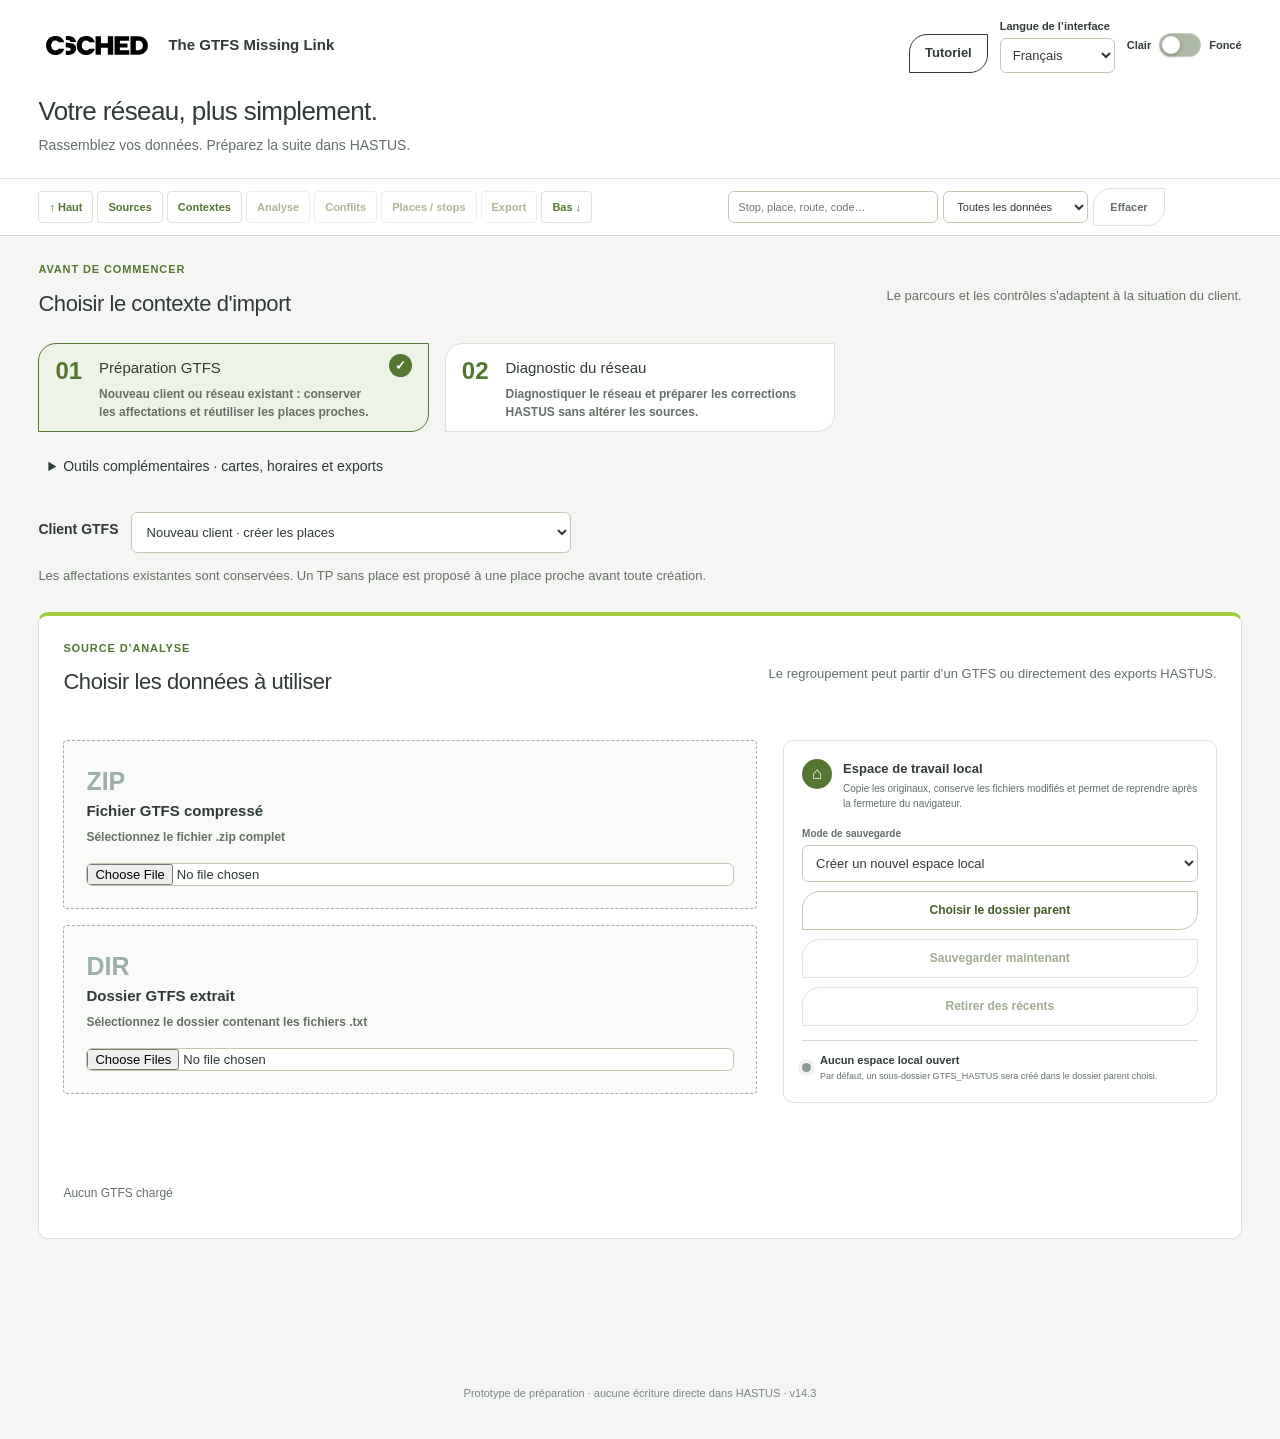
==== commit 2c432bff: "Release v14.3: manual place reassignment and network explorer prototype" ====
--- a/index.html
+++ b/index.html
@@ -2,15 +2,15 @@
 <html lang="fr">
 <head>
   <meta charset="utf-8">
-  <meta name="application-version" content="14.2">
+  <meta name="application-version" content="14.3">
   <meta name="viewport" content="width=device-width, initial-scale=1">
   <title>The GTFS Missing Link</title>
-  <link rel="stylesheet" href="styles.css?v=14.2-r2">
-  <link rel="stylesheet" href="clean-theme.css?v=14.2-r2">
-  <link rel="stylesheet" href="place-code-layout.css?v=14.2">
-  <link rel="stylesheet" href="service-import-plan.css?v=14.2">
-  <link rel="stylesheet" href="tutorial.css?v=14.2">
-  <link rel="stylesheet" href="assignment-diagnostics.css?v=14.2">
+  <link rel="stylesheet" href="styles.css?v=14.3-r2">
+  <link rel="stylesheet" href="clean-theme.css?v=14.3-r2">
+  <link rel="stylesheet" href="place-code-layout.css?v=14.3">
+  <link rel="stylesheet" href="service-import-plan.css?v=14.3">
+  <link rel="stylesheet" href="tutorial.css?v=14.3">
+  <link rel="stylesheet" href="assignment-diagnostics.css?v=14.3">
 </head>
 <body class="clean-theme">
   <aside id="local-file-warning" class="local-file-warning hidden" role="alert">
@@ -71,6 +71,7 @@
         <button class="mode-card" data-mode="reports" aria-pressed="false">
           <span class="mode-number">05</span><span><strong>Rapports et exports</strong><small>Diagnostic HASTUS, validation client, PDF, HTML et fichiers de sortie.</small></span><span class="mode-check">✓</span>
         </button>
+        <a class="mode-card network-prototype-link" href="network-explorer.html" target="_blank" rel="noopener"><span><strong>Explorateur réseau · Prototype</strong><small>Explorer les stops, places, références et tracés de routes sur la carte. Fichiers chargés localement.</small></span></a>
       </div></details>
       <label id="journey-client-setting">Client GTFS<select id="journey-client"><option value="new">Nouveau client · créer les places</option><option value="existing">Client existant · réutiliser le mapping HASTUS</option></select></label>
       <p id="journey-help">Les affectations existantes sont conservées. Un TP sans place est proposé à une place proche avant toute création.</p>
@@ -165,6 +166,8 @@
         <label class="stop-id-value"><span>Lettre du préfixe</span><input id="stop-id-prefix" type="text" maxlength="1" pattern="[A-Za-z]" placeholder="A" autocomplete="off" spellcheck="false" disabled></label>
         <small class="stop-id-help">Le préfixe s’applique à tous les Stop ID, numériques ou alphanumériques, après la renumérotation et les zéros en tête. Exemple : 12 → 0012 → A0012. Les références entre fichiers suivent ces changements.</small>
       </details>
+      <label id="allow-existing-reassignment-setting" class="smart-toggle hidden"><input id="allow-existing-reassignment" type="checkbox" role="switch"><span class="switch-track" aria-hidden="true"></span><span><strong>Autoriser les réaffectations manuelles</strong><small>Choisir une autre place HASTUS pour un stop, même hors du rayon de recherche. Les affectations actuelles restent conservées tant que vous ne les changez pas.</small></span></label>
+      <datalist id="existing-place-options"></datalist>
       <label id="review-existing-setting" class="smart-toggle hidden"><input id="review-existing-places" type="checkbox" role="switch"><span class="switch-track" aria-hidden="true"></span><span><strong>Réévaluer les places déjà affectées</strong><small>Conserve la place HASTUS actuelle par défaut, mais propose les autres places dont le centre se trouve dans le rayon choisi.</small></span></label>
       <details id="place-naming-setting" class="place-naming-setting" aria-labelledby="place-naming-title">
         <summary><strong id="place-naming-title">Création des codes de place</strong></summary>
@@ -249,28 +252,28 @@
       <div class="place-report-actions"><button id="scu-save" type="button" class="secondary" disabled>Enregistrer dans un dossier GTFS…</button><button id="scu-download" type="button" class="primary" disabled>Télécharger le ZIP avec les imports</button></div>
     </section>
   </main>
-  <footer>Prototype de préparation · aucune écriture directe dans HASTUS <span data-no-translate>· v14.2</span></footer>
-  <script src="report-package.js?v=14.2"></script>
-  <script src="report-payload.js?v=14.2"></script>
-  <script src="report-network.js?v=14.2-r3"></script>
-  <script src="report-timetable-export.js?v=14.2"></script>
-  <script src="report-network-document.js?v=14.2"></script>
-  <script src="report-editor.js?v=14.2"></script>
-  <script src="app-translations.js?v=14.2-r1"></script>
-  <script src="app-shell.js?v=14.2"></script>
-  <script src="workspace-storage.js?v=14.2"></script>
-  <script src="map-tools.js?v=14.2"></script>
-  <script src="hastus-corrections.js?v=14.2"></script>
-  <script src="report-existing.js?v=14.2"></script>
-  <script src="assignment-diagnostics.js?v=14.2"></script>
-  <script src="scheduling-units.js?v=14.2"></script>
-  <script src="service-import-plan.js?v=14.2"></script>
-  <script src="working-timetable.js?v=14.2-r4"></script>
-  <script src="day-route-summary.js?v=14.2"></script>
+  <footer>Prototype de préparation · aucune écriture directe dans HASTUS <span data-no-translate>· v14.3</span></footer>
+  <script src="report-package.js?v=14.3"></script>
+  <script src="report-payload.js?v=14.3"></script>
+  <script src="report-network.js?v=14.3-r3"></script>
+  <script src="report-timetable-export.js?v=14.3"></script>
+  <script src="report-network-document.js?v=14.3"></script>
+  <script src="report-editor.js?v=14.3"></script>
+  <script src="app-translations.js?v=14.3-r1"></script>
+  <script src="app-shell.js?v=14.3"></script>
+  <script src="workspace-storage.js?v=14.3"></script>
+  <script src="map-tools.js?v=14.3"></script>
+  <script src="hastus-corrections.js?v=14.3"></script>
+  <script src="report-existing.js?v=14.3"></script>
+  <script src="assignment-diagnostics.js?v=14.3"></script>
+  <script src="scheduling-units.js?v=14.3"></script>
+  <script src="service-import-plan.js?v=14.3"></script>
+  <script src="working-timetable.js?v=14.3-r4"></script>
+  <script src="day-route-summary.js?v=14.3"></script>
   <script src="stop-description-check.js"></script>
-  <script src="app.js?v=14.2-r3"></script>
+  <script src="app.js?v=14.3-r3"></script>
   <dialog id="tutorial-dialog" aria-labelledby="tutorial-title" data-no-translate></dialog>
-  <script src="tutorial.js?v=14.2"></script>
+  <script src="tutorial.js?v=14.3"></script>
   <script>initAppShell();initSchedulingUnits();initTutorial();</script>
 </body>
 </html>
--- a/styles.css
+++ b/styles.css
@@ -90,3 +90,7 @@
 #stop-id-renumber-setting:not([open])>*:not(summary),#place-naming-setting:not([open])>*:not(summary),.compact-disclosure:not([open])>*:not(summary){display:none!important}
 .compact-disclosure{padding:14px 0;border-bottom:1px solid var(--line);margin-bottom:16px}
 .compact-disclosure[open]>summary{margin-bottom:14px}
+
+.network-prototype-link{text-decoration:none;color:inherit;border:1px solid var(--line);border-radius:18px 0;display:flex;align-items:center}.network-prototype-link strong::after{content:" ↗"}
+
+.manual-place-assignment{display:flex;align-items:end;gap:10px;flex-wrap:wrap;padding:12px;border-top:1px solid var(--line)}.manual-place-assignment label{flex:1;min-width:200px}.manual-place-assignment input{display:block;width:100%;margin-top:6px}.manual-place-assignment small{flex-basis:100%}
